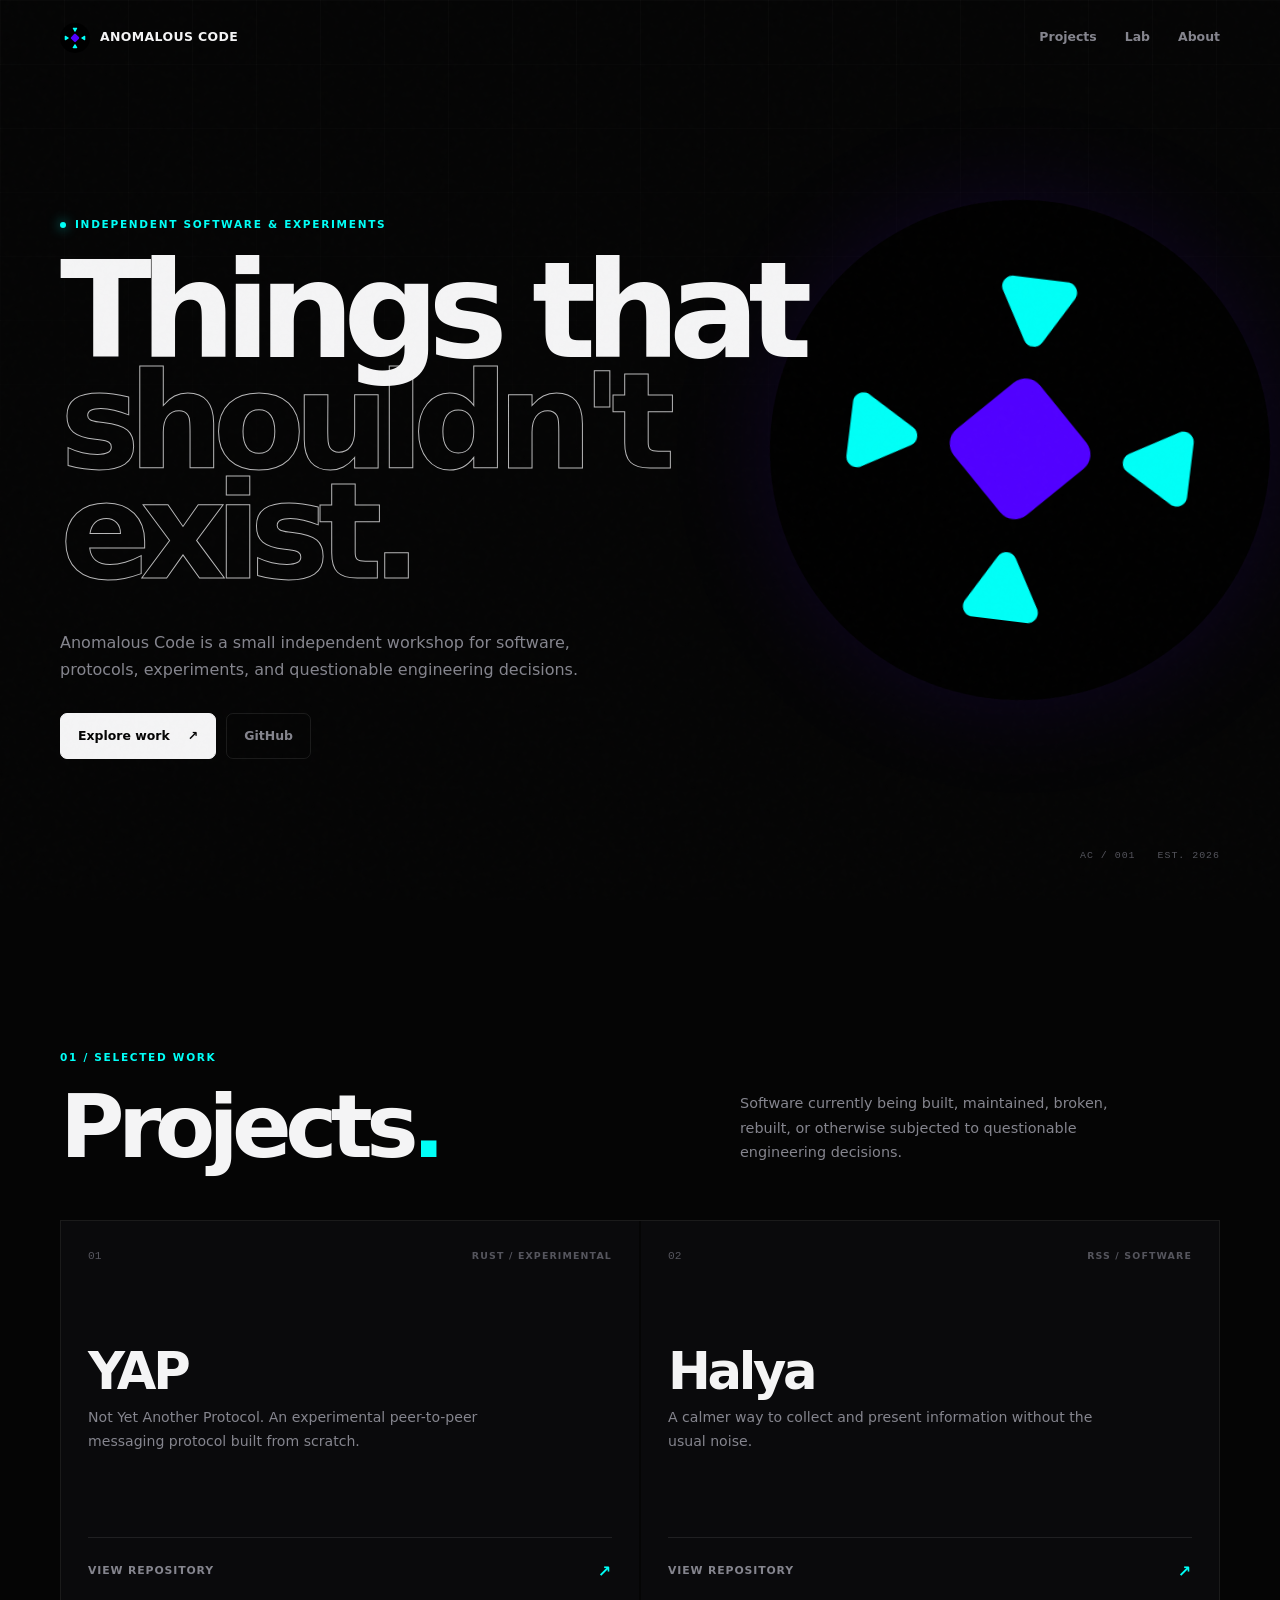
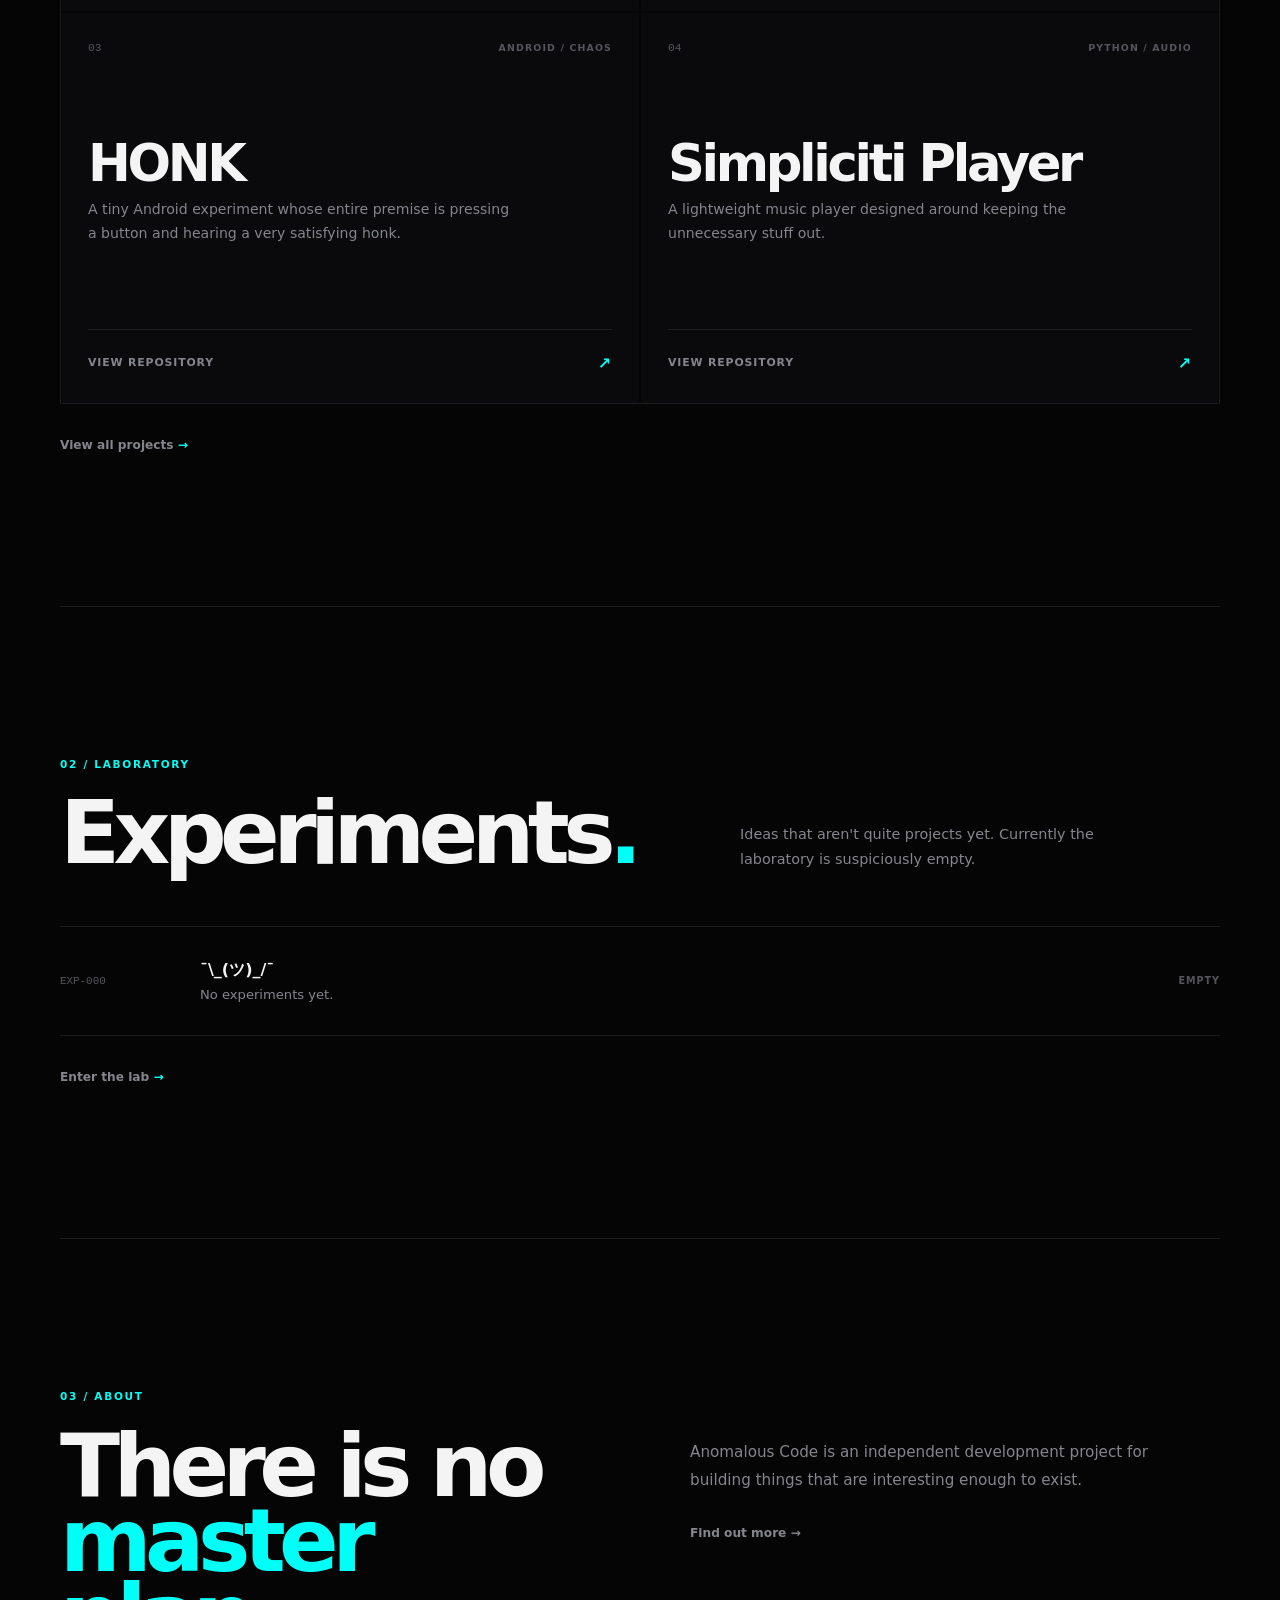
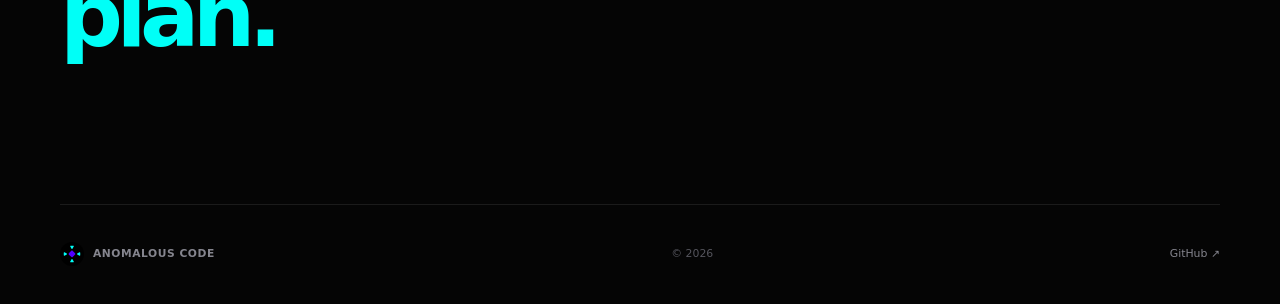
==== index.html @ 8682a912 "Make a website >:D" ====
<!DOCTYPE html>
<html lang="en">
<head>
    <meta charset="UTF-8">
    <meta name="viewport" content="width=device-width, initial-scale=1.0">

    <meta
        name="description"
        content="Anomalous Code — independent software, experiments, protocols, and things that probably shouldn't exist."
    >

    <title>Anomalous Code</title>

    <link rel="icon" type="image/svg+xml" href="assets/logo.svg">
    <link rel="stylesheet" href="style.css">

    <script src="script.js" defer></script>
</head>

<body>

    <div class="noise" aria-hidden="true"></div>

    <nav class="navbar">

        <a href="index.html" class="brand">
            <img src="assets/logo.svg" alt="" class="brand-logo">
            <span>ANOMALOUS CODE</span>
        </a>

        <div class="nav-links">
            <a href="projects.html">Projects</a>
            <a href="lab.html">Lab</a>
            <a href="about.html">About</a>
        </div>

    </nav>


    <main>

        <section class="hero">

            <div class="hero-copy">

                <div class="eyebrow">
                    <span class="status-dot"></span>
                    Independent software & experiments
                </div>

                <h1>
                    Things that<br>
                    <span>shouldn't exist.</span>
                </h1>

                <p class="hero-description">
                    Anomalous Code is a small independent workshop
                    for software, protocols, experiments, and
                    questionable engineering decisions.
                </p>

                <div class="hero-actions">

                    <a href="projects.html" class="button primary">
                        Explore work
                        <span>↗</span>
                    </a>

                    <a
                        href="https://github.com/a-n-o-m-a-l-o-u-s-c-o-d-e"
                        class="button secondary"
                        target="_blank"
                        rel="noopener noreferrer"
                    >
                        GitHub
                    </a>

                </div>

            </div>


            <div class="hero-mark" aria-hidden="true">

                <div class="hero-mark-glow"></div>

                <img
                    src="assets/logo.svg"
                    alt=""
                >

            </div>


            <div class="hero-index">
                <span>AC / 001</span>
                <span>EST. 2026</span>
            </div>

        </section>


        <section class="section">

            <div class="section-heading">

                <div>
                    <p class="eyebrow">01 / Selected work</p>

                    <h2>
                        Projects<span>.</span>
                    </h2>
                </div>

                <p>
                    Software currently being built, maintained,
                    broken, rebuilt, or otherwise subjected to
                    questionable engineering decisions.
                </p>

            </div>


            <div class="projects-grid">

                <a
                    href="https://github.com/a-n-o-m-a-l-o-u-s-c-o-d-e/yap"
                    class="project"
                    target="_blank"
                    rel="noopener noreferrer"
                >

                    <div class="project-top">
                        <span class="project-number">01</span>
                        <span class="project-tag">
                            RUST / EXPERIMENTAL
                        </span>
                    </div>

                    <div class="project-body">

                        <h3>YAP</h3>

                        <p>
                            Not Yet Another Protocol.
                            An experimental peer-to-peer messaging
                            protocol built from scratch.
                        </p>

                    </div>

                    <div class="project-bottom">
                        <span>View repository</span>
                        <span class="arrow">↗</span>
                    </div>

                </a>


                <a
                    href="https://github.com/a-n-o-m-a-l-o-u-s-c-o-d-e/Halya"
                    class="project"
                    target="_blank"
                    rel="noopener noreferrer"
                >

                    <div class="project-top">
                        <span class="project-number">02</span>
                        <span class="project-tag">
                            RSS / SOFTWARE
                        </span>
                    </div>

                    <div class="project-body">

                        <h3>Halya</h3>

                        <p>
                            A calmer way to collect and present
                            information without the usual noise.
                        </p>

                    </div>

                    <div class="project-bottom">
                        <span>View repository</span>
                        <span class="arrow">↗</span>
                    </div>

                </a>


                <a
                    href="https://github.com/a-n-o-m-a-l-o-u-s-c-o-d-e/honk"
                    class="project"
                    target="_blank"
                    rel="noopener noreferrer"
                >

                    <div class="project-top">
                        <span class="project-number">03</span>
                        <span class="project-tag">
                            ANDROID / CHAOS
                        </span>
                    </div>

                    <div class="project-body">

                        <h3>HONK</h3>

                        <p>
                            A tiny Android experiment whose entire
                            premise is pressing a button and hearing
                            a very satisfying honk.
                        </p>

                    </div>

                    <div class="project-bottom">
                        <span>View repository</span>
                        <span class="arrow">↗</span>
                    </div>

                </a>


                <a
                    href="https://github.com/a-n-o-m-a-l-o-u-s-c-o-d-e/Simpliciti_Player"
                    class="project"
                    target="_blank"
                    rel="noopener noreferrer"
                >

                    <div class="project-top">
                        <span class="project-number">04</span>
                        <span class="project-tag">
                            PYTHON / AUDIO
                        </span>
                    </div>

                    <div class="project-body">

                        <h3>Simpliciti Player</h3>

                        <p>
                            A lightweight music player designed
                            around keeping the unnecessary stuff out.
                        </p>

                    </div>

                    <div class="project-bottom">
                        <span>View repository</span>
                        <span class="arrow">↗</span>
                    </div>

                </a>

            </div>


            <div class="section-link">

                <a href="projects.html">
                    View all projects
                    <span>→</span>
                </a>

            </div>

        </section>


        <section class="section lab-preview">

            <div class="section-heading">

                <div>
                    <p class="eyebrow">02 / Laboratory</p>

                    <h2>
                        Experiments<span>.</span>
                    </h2>
                </div>

                <p>
                    Ideas that aren't quite projects yet.
                    Currently the laboratory is suspiciously empty.
                </p>

            </div>


            <div class="empty-experiment">

                <span class="experiment-id">
                    EXP-000
                </span>

                <div>
                    <h3>¯\_(ツ)_/¯</h3>

                    <p>No experiments yet.</p>
                </div>

                <span class="experiment-state">
                    Empty
                </span>

            </div>


            <div class="section-link">

                <a href="lab.html">
                    Enter the lab
                    <span>→</span>
                </a>

            </div>

        </section>


        <section class="section about-preview">

            <div>

                <p class="eyebrow">
                    03 / About
                </p>

                <h2>
                    There is no<br>
                    <span>master plan.</span>
                </h2>

            </div>


            <div class="about-preview-copy">

                <p>
                    Anomalous Code is an independent development
                    project for building things that are interesting
                    enough to exist.
                </p>

                <a href="about.html" class="text-link">
                    Find out more →
                </a>

            </div>

        </section>

    </main>


    <footer>

        <div class="footer-brand">

            <img src="assets/logo.svg" alt="">

            <span>ANOMALOUS CODE</span>

        </div>

        <span>© 2026</span>

        <a
            href="https://github.com/a-n-o-m-a-l-o-u-s-c-o-d-e"
            target="_blank"
            rel="noopener noreferrer"
        >
            GitHub ↗
        </a>

    </footer>

</body>
</html>
---- style.css ----
:root {
    --bg: #050505;
    --surface: #0a0a0c;
    --surface-2: #101014;

    --text: #f4f4f5;
    --muted: #85858e;
    --dim: #55555d;

    --border: rgba(255, 255, 255, 0.09);

    --purple: #5100ff;
    --cyan: #00fff7;

    --max-width: 1160px;
}


* {
    box-sizing: border-box;
    margin: 0;
    padding: 0;
}


html {
    scroll-behavior: smooth;
}


body {
    min-height: 100vh;

    background: var(--bg);
    color: var(--text);

    font-family:
        Inter,
        ui-sans-serif,
        system-ui,
        -apple-system,
        BlinkMacSystemFont,
        "Segoe UI",
        sans-serif;

    line-height: 1.5;

    overflow-x: hidden;
}


body::before {
    content: "";

    position: fixed;

    inset: 0;

    pointer-events: none;

    background-image:
        linear-gradient(
            rgba(255, 255, 255, 0.018) 1px,
            transparent 1px
        ),
        linear-gradient(
            90deg,
            rgba(255, 255, 255, 0.018) 1px,
            transparent 1px
        );

    background-size: 64px 64px;

    mask-image:
        linear-gradient(
            to bottom,
            black,
            transparent 70%
        );

    z-index: -2;
}


.noise {
    position: fixed;

    inset: 0;

    pointer-events: none;

    opacity: 0.025;

    background-image:
        url("data:image/svg+xml,%3Csvg viewBox='0 0 180 180' xmlns='http://www.w3.org/2000/svg'%3E%3Cfilter id='n'%3E%3CfeTurbulence type='fractalNoise' baseFrequency='.8' numOctaves='3' stitchTiles='stitch'/%3E%3C/filter%3E%3Crect width='100%25' height='100%25' filter='url(%23n)' opacity='.5'/%3E%3C/svg%3E");

    z-index: 20;
}


a {
    color: inherit;
    text-decoration: none;
}


/* NAVIGATION */

.navbar {
    position: fixed;

    top: 0;
    left: 0;
    right: 0;

    height: 76px;

    display: flex;
    align-items: center;
    justify-content: space-between;

    padding:
        0 max(
            28px,
            calc((100vw - var(--max-width)) / 2)
        );

    border-bottom: 1px solid transparent;

    z-index: 100;

    transition:
        background 0.3s ease,
        border-color 0.3s ease,
        backdrop-filter 0.3s ease;
}


.navbar.scrolled {
    background: rgba(5, 5, 5, 0.78);

    backdrop-filter: blur(20px);

    border-color: var(--border);
}


.brand {
    display: flex;
    align-items: center;

    gap: 10px;

    font-size: 0.78rem;
    font-weight: 850;

    letter-spacing: 0.03em;
}


.brand-logo {
    width: 30px;
    height: 30px;
}


.nav-links {
    display: flex;
    align-items: center;

    gap: 28px;
}


.nav-links a {
    position: relative;

    color: var(--muted);

    font-size: 0.78rem;
    font-weight: 600;

    transition: color 0.2s ease;
}


.nav-links a:hover,
.nav-links a.active {
    color: var(--text);
}


.nav-links a.active::after {
    content: "";

    position: absolute;

    left: 0;
    right: 0;
    bottom: -7px;

    height: 1px;

    background: var(--cyan);
}


/* GENERAL */

main {
    width: 100%;
}


.section {
    width: min(
        var(--max-width),
        calc(100% - 56px)
    );

    margin: 0 auto;

    padding: 150px 0;
}


.eyebrow {
    display: flex;
    align-items: center;

    gap: 9px;

    margin-bottom: 24px;

    color: var(--cyan);

    font-size: 0.66rem;
    font-weight: 800;

    letter-spacing: 0.16em;

    text-transform: uppercase;
}


.status-dot {
    width: 6px;
    height: 6px;

    border-radius: 50%;

    background: var(--cyan);

    box-shadow:
        0 0 12px rgba(0, 255, 247, 0.8);
}


.section-heading {
    display: grid;

    grid-template-columns: 1fr 0.8fr;

    gap: 80px;

    align-items: end;

    margin-bottom: 55px;
}


.section-heading h2,
.page-header h1,
.about-preview h2,
.about-page h2 {
    font-size: clamp(
        3rem,
        7vw,
        5.5rem
    );

    line-height: 0.85;

    letter-spacing: -0.075em;
}


.section-heading h2 span,
.page-header h1 span,
.about-preview h2 span {
    color: var(--cyan);
}


.section-heading > p {
    max-width: 390px;

    color: var(--muted);

    font-size: 0.9rem;

    line-height: 1.7;
}


/* HERO */

.hero {
    position: relative;

    width: min(
        var(--max-width),
        calc(100% - 56px)
    );

    min-height: 100vh;

    margin: 0 auto;

    display: flex;
    align-items: center;

    padding-top: 76px;

    isolation: isolate;
}


.hero-copy {
    position: relative;

    width: 65%;

    z-index: 2;
}


.hero h1 {
    max-width: 850px;

    font-size: clamp(
        4.5rem,
        10.5vw,
        9.2rem
    );

    line-height: 0.82;

    letter-spacing: -0.085em;

    font-weight: 900;
}


.hero h1 span {
    color: transparent;

    -webkit-text-stroke:
        1px rgba(244, 244, 245, 0.75);
}


.hero-description {
    max-width: 570px;

    margin-top: 42px;

    color: var(--muted);

    font-size: 1rem;

    line-height: 1.7;
}


.hero-actions {
    display: flex;

    gap: 10px;

    margin-top: 30px;
}


.hero-mark {
    position: absolute;

    right: -50px;
    top: 50%;

    width: min(43vw, 500px);

    aspect-ratio: 1;

    transform:
        translateY(-50%)
        rotate(7deg);

    z-index: 1;

    animation:
        float 8s ease-in-out infinite;
}


.hero-mark img {
    position: relative;

    width: 100%;
    height: 100%;

    display: block;

    filter:
        drop-shadow(
            0 0 50px
            rgba(81, 0, 255, 0.12)
        );
}


.hero-mark-glow {
    position: absolute;

    inset: 18%;

    border-radius: 50%;

    background:
        radial-gradient(
            circle,
            rgba(81, 0, 255, 0.13),
            transparent 68%
        );

    filter: blur(35px);

    z-index: -1;
}


@keyframes float {

    0%,
    100% {
        transform:
            translateY(-50%)
            rotate(7deg);
    }

    50% {
        transform:
            translateY(calc(-50% - 13px))
            rotate(11deg);
    }
}


.hero-index {
    position: absolute;

    right: 0;
    bottom: 36px;

    display: flex;

    gap: 22px;

    color: var(--dim);

    font-family: monospace;

    font-size: 0.62rem;

    letter-spacing: 0.1em;
}


/* BUTTONS */

.button {
    height: 46px;

    display: inline-flex;
    align-items: center;
    justify-content: center;

    gap: 18px;

    padding: 0 17px;

    border: 1px solid var(--border);

    border-radius: 7px;

    font-size: 0.78rem;

    font-weight: 750;

    transition:
        transform 0.25s ease,
        background 0.25s ease,
        border-color 0.25s ease;
}


.button:hover {
    transform: translateY(-2px);

    border-color:
        rgba(255, 255, 255, 0.2);
}


.button.primary {
    background: var(--text);

    color: var(--bg);

    border-color: var(--text);
}


.button.primary:hover {
    background: white;
}


.button.secondary {
    color: var(--muted);
}


.button.secondary:hover {
    color: var(--text);

    background: var(--surface-2);
}


/* PROJECT CARDS */

.projects-grid,
.projects-page {
    display: grid;

    grid-template-columns:
        repeat(2, minmax(0, 1fr));

    gap: 2px;

    border: 1px solid var(--border);
}


.project {
    min-height: 390px;

    position: relative;

    display: flex;

    flex-direction: column;

    padding: 27px;

    background: var(--surface);

    overflow: hidden;

    transition:
        background 0.3s ease;
}


.project::before {
    content: "";

    position: absolute;

    inset: 0;

    background:
        radial-gradient(
            circle at 100% 0%,
            rgba(81, 0, 255, 0.12),
            transparent 35%
        );

    opacity: 0;

    transition:
        opacity 0.35s ease;
}


.project:hover {
    background: var(--surface-2);
}


.project:hover::before {
    opacity: 1;
}


.project-top,
.project-bottom {
    position: relative;

    display: flex;

    align-items: center;

    justify-content: space-between;
}


.project-number {
    color: var(--dim);

    font-family: monospace;

    font-size: 0.7rem;
}


.project-tag {
    color: var(--dim);

    font-size: 0.59rem;

    font-weight: 750;

    letter-spacing: 0.12em;
}


.project-body {
    position: relative;

    margin-top: auto;
    margin-bottom: auto;

    max-width: 430px;
}


.project h3,
.project-large h2 {
    margin-bottom: 12px;

    font-size: clamp(
        2rem,
        4vw,
        3.3rem
    );

    line-height: 0.9;

    letter-spacing: -0.065em;
}


.project p {
    color: var(--muted);

    font-size: 0.88rem;

    line-height: 1.7;
}


.project-bottom {
    position: relative;

    padding-top: 22px;

    border-top: 1px solid var(--border);

    color: var(--muted);

    font-size: 0.68rem;

    font-weight: 700;

    text-transform: uppercase;

    letter-spacing: 0.08em;
}


.arrow {
    color: var(--cyan);

    font-size: 1rem;

    transition:
        transform 0.25s ease;
}


.project:hover .arrow {
    transform:
        translate(3px, -3px);
}


.section-link {
    margin-top: 28px;
}


.section-link a,
.text-link {
    color: var(--muted);

    font-size: 0.76rem;

    font-weight: 700;

    transition:
        color 0.2s ease;
}


.section-link a:hover,
.text-link:hover {
    color: var(--cyan);
}


.section-link span {
    color: var(--cyan);
}


/* LAB */

.lab-preview {
    border-top: 1px solid var(--border);
    border-bottom: 1px solid var(--border);
}


.empty-experiment,
.experiment {
    display: grid;

    grid-template-columns:
        110px
        1fr
        90px;

    gap: 30px;

    align-items: center;

    min-height: 110px;

    border-top: 1px solid var(--border);

    border-bottom: 1px solid var(--border);
}


.experiment-id {
    color: var(--dim);

    font-family: monospace;

    font-size: 0.68rem;
}


.empty-experiment h3 {
    margin-bottom: 3px;

    font-size: 1rem;
}


.empty-experiment p {
    color: var(--muted);

    font-size: 0.82rem;
}


.experiment-state {
    color: var(--dim);

    font-size: 0.6rem;

    font-weight: 750;

    letter-spacing: 0.1em;

    text-align: right;

    text-transform: uppercase;
}


.lab-notice {
    display: flex;

    align-items: center;

    gap: 45px;

    padding: 70px 0;

    border-top: 1px solid var(--border);

    border-bottom: 1px solid var(--border);
}


.lab-notice-symbol {
    color: var(--cyan);

    font-family: monospace;

    font-size: clamp(
        2rem,
        5vw,
        4rem
    );
}


.lab-notice h2 {
    margin-bottom: 8px;

    font-size: 2rem;

    letter-spacing: -0.05em;
}


.lab-notice p {
    color: var(--muted);
}


/* PAGE HEADER */

.page-header {
    width: min(
        var(--max-width),
        calc(100% - 56px)
    );

    margin: 0 auto;

    padding:
        210px 0 120px;
}


.page-header h1 {
    font-size: clamp(
        4rem,
        10vw,
        8rem
    );
}


.page-header > p:last-child {
    max-width: 520px;

    margin-top: 35px;

    color: var(--muted);

    font-size: 1rem;

    line-height: 1.7;
}


/* PROJECTS PAGE */

.projects-page {
    width: min(
        var(--max-width),
        calc(100% - 56px)
    );

    margin: 0 auto 150px;
}


.project-large {
    min-height: 480px;
}


.project-large h2 {
    font-size: clamp(
        2.5rem,
        5vw,
        4.5rem
    );
}


/* LAB PAGE */

.lab-page {
    width: min(
        var(--max-width),
        calc(100% - 56px)
    );

    margin: 0 auto 150px;
}


.lab-page .experiment-list {
    margin-top: 50px;
}


/* ABOUT */

.about-preview {
    display: grid;

    grid-template-columns:
        1fr
        1fr;

    gap: 100px;
}


.about-preview-copy {
    padding-top: 50px;

    color: var(--muted);

    font-size: 0.95rem;

    line-height: 1.8;
}


.about-preview-copy p {
    max-width: 470px;

    margin-bottom: 25px;
}


.about-page {
    width: min(
        var(--max-width),
        calc(100% - 56px)
    );

    margin: 0 auto 150px;

    display: grid;

    grid-template-columns:
        1fr
        1fr;

    gap: 100px;
}


.about-main {
    max-width: 620px;

    color: var(--muted);

    font-size: 1rem;

    line-height: 1.85;
}


.about-main p + p {
    margin-top: 24px;
}


.about-lead {
    color: var(--text);

    font-size: 1.25rem;

    line-height: 1.6;
}


.principles {
    display: grid;

    align-self: start;

    border-top: 1px solid var(--border);
}


.principles div {
    display: flex;

    align-items: center;

    justify-content: space-between;

    padding: 20px 0;

    border-bottom: 1px solid var(--border);
}


.principles strong {
    color: var(--cyan);

    font-family: monospace;

    font-size: 0.65rem;
}


.principles span {
    color: var(--text);

    font-size: 0.8rem;

    font-weight: 650;
}


/* ABOUT STATUS */

.about-footer-section {
    width: min(
        var(--max-width),
        calc(100% - 56px)
    );

    margin: 0 auto 150px;
}


.status-panel {
    display: grid;

    grid-template-columns:
        repeat(3, 1fr);

    border-top: 1px solid var(--border);

    border-bottom: 1px solid var(--border);
}


.status-panel > div {
    display: flex;

    flex-direction: column;

    gap: 9px;

    padding: 30px;

    border-right: 1px solid var(--border);
}


.status-panel > div:last-child {
    border-right: none;
}


.status-label {
    color: var(--dim);

    font-family: monospace;

    font-size: 0.6rem;

    letter-spacing: 0.1em;
}


.status-panel strong {
    font-size: 1rem;
}


.status-panel .cyan {
    color: var(--cyan);
}


/* FOOTER */

footer {
    width: min(
        var(--max-width),
        calc(100% - 56px)
    );

    min-height: 100px;

    margin: 0 auto;

    display: flex;

    align-items: center;

    justify-content: space-between;

    gap: 20px;

    border-top: 1px solid var(--border);

    color: var(--dim);

    font-size: 0.68rem;
}


.footer-brand {
    display: flex;

    align-items: center;

    gap: 9px;

    color: var(--muted);

    font-size: 0.67rem;

    font-weight: 750;

    letter-spacing: 0.05em;
}


.footer-brand img {
    width: 24px;
    height: 24px;
}


footer a {
    color: var(--muted);

    transition:
        color 0.2s ease;
}


footer a:hover {
    color: var(--cyan);
}


/* MOBILE */

@media (max-width: 850px) {

    .navbar {
        padding: 0 20px;
    }


    .hero,
    .section,
    .page-header,
    .projects-page,
    .lab-page,
    .about-page,
    .about-footer-section,
    footer {
        width: min(
            var(--max-width),
            calc(100% - 36px)
        );
    }


    .hero-copy {
        width: 100%;
    }


    .hero-mark {
        width: 300px;

        right: -110px;

        opacity: 0.32;
    }


    .section-heading {
        grid-template-columns: 1fr;

        gap: 25px;
    }


    .about-preview,
    .about-page {
        grid-template-columns: 1fr;

        gap: 45px;
    }


    .about-preview-copy {
        padding-top: 0;
    }

}


@media (max-width: 600px) {

    .nav-links {
        gap: 15px;
    }


    .brand span {
        display: none;
    }


    .hero {
        min-height: 90vh;
    }


    .hero h1 {
        font-size: clamp(
            4rem,
            17vw,
            6rem
        );
    }


    .hero-description {
        margin-top: 32px;
    }


    .hero-actions {
        flex-direction: column;

        align-items: stretch;

        max-width: 230px;
    }


    .hero-mark {
        width: 250px;

        top: 25%;

        right: -100px;
    }


    .hero-index {
        bottom: 22px;
    }


    .projects-grid,
    .projects-page {
        grid-template-columns: 1fr;
    }


    .project {
        min-height: 340px;
    }


    .project-large {
        min-height: 380px;
    }


    .empty-experiment,
    .experiment {
        grid-template-columns:
            65px
            1fr;
    }


    .experiment-state {
        display: none;
    }


    .lab-notice {
        flex-direction: column;

        align-items: flex-start;

        gap: 20px;

        padding: 50px 0;
    }


    .status-panel {
        grid-template-columns: 1fr;
    }


    .status-panel > div {
        border-right: none;

        border-bottom: 1px solid var(--border);
    }


    .status-panel > div:last-child {
        border-bottom: none;
    }


    footer {
        flex-wrap: wrap;

        padding: 30px 0;
    }

}


@media (prefers-reduced-motion: reduce) {

    html {
        scroll-behavior: auto;
    }


    *,
    *::before,
    *::after {
        animation-duration: 0.01ms !important;
        animation-iteration-count: 1 !important;
        transition-duration: 0.01ms !important;
    }

}
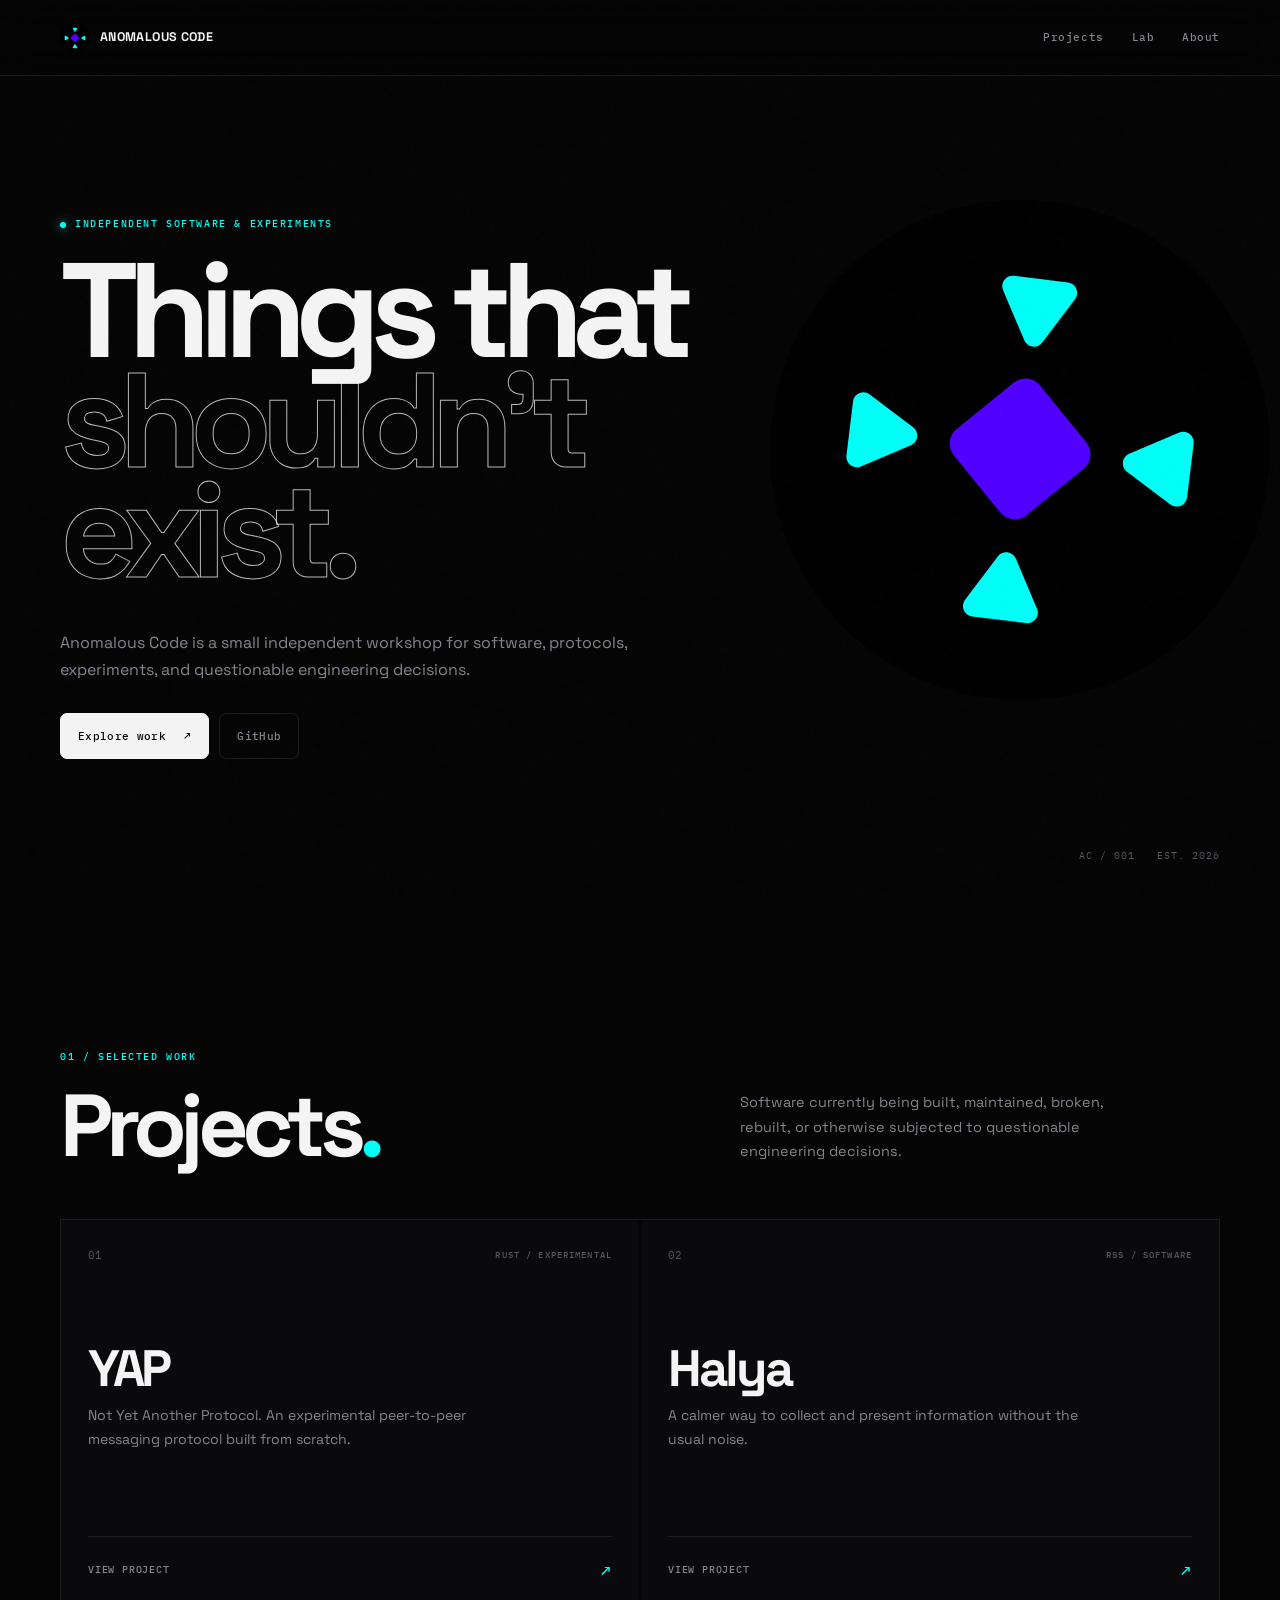
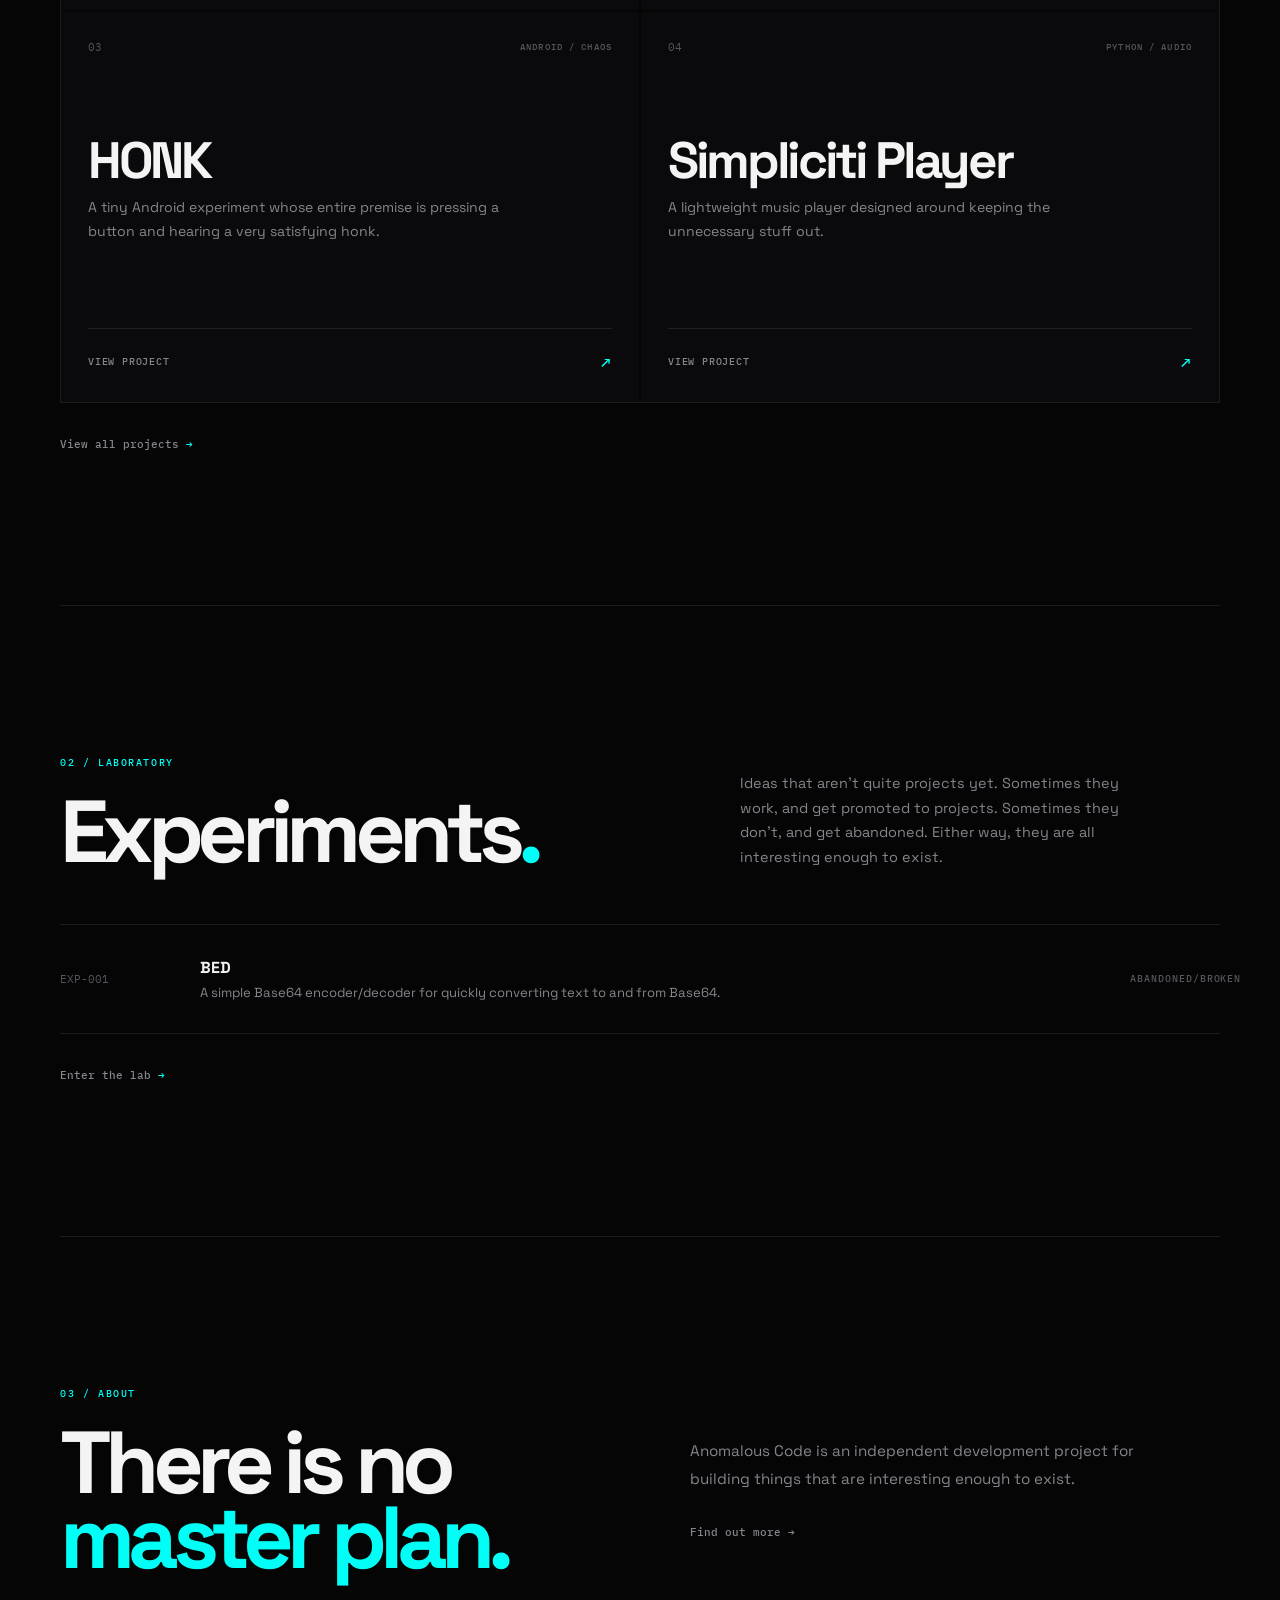
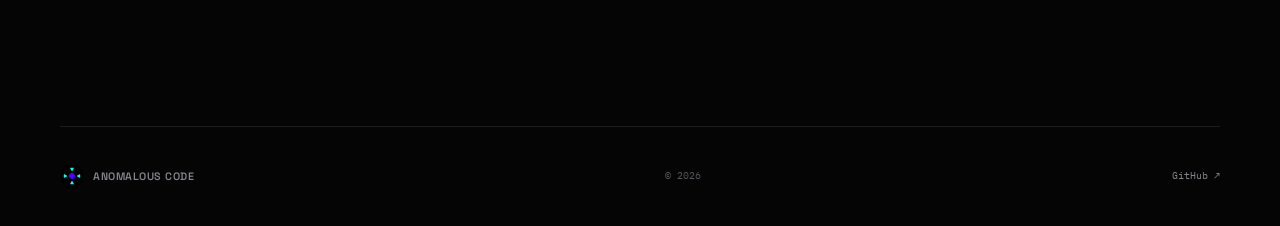
==== commit dc4f45c8: "Added project pages and added an experiment. Also did general shit." ====
--- a/index.html
+++ b/index.html
@@ -1,8 +1,13 @@
 <!DOCTYPE html>
 <html lang="en">
 <head>
+
     <meta charset="UTF-8">
-    <meta name="viewport" content="width=device-width, initial-scale=1.0">
+
+    <meta
+        name="viewport"
+        content="width=device-width, initial-scale=1.0"
+    >
 
     <meta
         name="description"
@@ -11,27 +16,64 @@
 
     <title>Anomalous Code</title>
 
-    <link rel="icon" type="image/svg+xml" href="assets/logo.svg">
-    <link rel="stylesheet" href="style.css">
-
-    <script src="script.js" defer></script>
+    <link
+        rel="icon"
+        type="image/svg+xml"
+        href="assets/logo.svg"
+    >
+
+    <link
+        rel="stylesheet"
+        href="style.css"
+    >
+
+    <script
+        src="script.js"
+        defer
+    ></script>
+
 </head>
 
 <body>
 
-    <div class="noise" aria-hidden="true"></div>
+    <div
+        class="noise"
+        aria-hidden="true"
+    ></div>
+
 
     <nav class="navbar">
 
-        <a href="index.html" class="brand">
-            <img src="assets/logo.svg" alt="" class="brand-logo">
+        <a
+            href="index.html"
+            class="brand"
+        >
+
+            <img
+                src="assets/logo.svg"
+                alt=""
+                class="brand-logo"
+            >
+
             <span>ANOMALOUS CODE</span>
+
         </a>
 
+
         <div class="nav-links">
-            <a href="projects.html">Projects</a>
-            <a href="lab.html">Lab</a>
-            <a href="about.html">About</a>
+
+            <a href="projects.html">
+                Projects
+            </a>
+
+            <a href="lab.html">
+                Lab
+            </a>
+
+            <a href="about.html">
+                About
+            </a>
+
         </div>
 
     </nav>
@@ -44,27 +86,44 @@
             <div class="hero-copy">
 
                 <div class="eyebrow">
+
                     <span class="status-dot"></span>
+
                     Independent software & experiments
+
                 </div>
 
+
                 <h1>
+
                     Things that<br>
-                    <span>shouldn't exist.</span>
+
+                    <span>
+                        shouldn't exist.
+                    </span>
+
                 </h1>
 
+
                 <p class="hero-description">
+
                     Anomalous Code is a small independent workshop
                     for software, protocols, experiments, and
                     questionable engineering decisions.
+
                 </p>
 
+
                 <div class="hero-actions">
 
-                    <a href="projects.html" class="button primary">
+                    <a
+                        href="projects.html"
+                        class="button primary"
+                    >
                         Explore work
                         <span>↗</span>
                     </a>
+
 
                     <a
                         href="https://github.com/a-n-o-m-a-l-o-u-s-c-o-d-e"
@@ -80,9 +139,13 @@
             </div>
 
 
-            <div class="hero-mark" aria-hidden="true">
+            <div
+                class="hero-mark"
+                aria-hidden="true"
+            >
 
                 <div class="hero-mark-glow"></div>
+
 
                 <img
                     src="assets/logo.svg"
@@ -93,8 +156,15 @@
 
 
             <div class="hero-index">
-                <span>AC / 001</span>
-                <span>EST. 2026</span>
+
+                <span>
+                    AC / 001
+                </span>
+
+                <span>
+                    EST. 2026
+                </span>
+
             </div>
 
         </section>
@@ -105,17 +175,24 @@
             <div class="section-heading">
 
                 <div>
-                    <p class="eyebrow">01 / Selected work</p>
+
+                    <p class="eyebrow">
+                        01 / Selected work
+                    </p>
 
                     <h2>
                         Projects<span>.</span>
                     </h2>
+
                 </div>
 
+
                 <p>
+
                     Software currently being built, maintained,
                     broken, rebuilt, or otherwise subjected to
                     questionable engineering decisions.
+
                 </p>
 
             </div>
@@ -123,138 +200,204 @@
 
             <div class="projects-grid">
 
+
                 <a
-                    href="https://github.com/a-n-o-m-a-l-o-u-s-c-o-d-e/yap"
+                    href="yap.html"
                     class="project"
-                    target="_blank"
-                    rel="noopener noreferrer"
                 >
 
                     <div class="project-top">
-                        <span class="project-number">01</span>
+
+                        <span class="project-number">
+                            01
+                        </span>
+
                         <span class="project-tag">
                             RUST / EXPERIMENTAL
                         </span>
-                    </div>
+
+                    </div>
+
 
                     <div class="project-body">
 
-                        <h3>YAP</h3>
+                        <h3>
+                            YAP
+                        </h3>
 
                         <p>
+
                             Not Yet Another Protocol.
                             An experimental peer-to-peer messaging
                             protocol built from scratch.
+
                         </p>
 
                     </div>
 
+
                     <div class="project-bottom">
-                        <span>View repository</span>
-                        <span class="arrow">↗</span>
+
+                        <span>
+                            View project
+                        </span>
+
+                        <span class="arrow">
+                            ↗
+                        </span>
+
                     </div>
 
                 </a>
 
 
                 <a
-                    href="https://github.com/a-n-o-m-a-l-o-u-s-c-o-d-e/Halya"
+                    href="halya.html"
                     class="project"
-                    target="_blank"
-                    rel="noopener noreferrer"
                 >
 
                     <div class="project-top">
-                        <span class="project-number">02</span>
+
+                        <span class="project-number">
+                            02
+                        </span>
+
                         <span class="project-tag">
                             RSS / SOFTWARE
                         </span>
-                    </div>
+
+                    </div>
+
 
                     <div class="project-body">
 
-                        <h3>Halya</h3>
+                        <h3>
+                            Halya
+                        </h3>
 
                         <p>
+
                             A calmer way to collect and present
                             information without the usual noise.
+
                         </p>
 
                     </div>
 
+
                     <div class="project-bottom">
-                        <span>View repository</span>
-                        <span class="arrow">↗</span>
+
+                        <span>
+                            View project
+                        </span>
+
+                        <span class="arrow">
+                            ↗
+                        </span>
+
                     </div>
 
                 </a>
 
 
                 <a
-                    href="https://github.com/a-n-o-m-a-l-o-u-s-c-o-d-e/honk"
+                    href="honk.html"
                     class="project"
-                    target="_blank"
-                    rel="noopener noreferrer"
                 >
 
                     <div class="project-top">
-                        <span class="project-number">03</span>
+
+                        <span class="project-number">
+                            03
+                        </span>
+
                         <span class="project-tag">
                             ANDROID / CHAOS
                         </span>
-                    </div>
+
+                    </div>
+
 
                     <div class="project-body">
 
-                        <h3>HONK</h3>
+                        <h3>
+                            HONK
+                        </h3>
 
                         <p>
+
                             A tiny Android experiment whose entire
                             premise is pressing a button and hearing
                             a very satisfying honk.
+
                         </p>
 
                     </div>
 
+
                     <div class="project-bottom">
-                        <span>View repository</span>
-                        <span class="arrow">↗</span>
+
+                        <span>
+                            View project
+                        </span>
+
+                        <span class="arrow">
+                            ↗
+                        </span>
+
                     </div>
 
                 </a>
 
 
                 <a
-                    href="https://github.com/a-n-o-m-a-l-o-u-s-c-o-d-e/Simpliciti_Player"
+                    href="simpliciti.html"
                     class="project"
-                    target="_blank"
-                    rel="noopener noreferrer"
                 >
 
                     <div class="project-top">
-                        <span class="project-number">04</span>
+
+                        <span class="project-number">
+                            04
+                        </span>
+
                         <span class="project-tag">
                             PYTHON / AUDIO
                         </span>
-                    </div>
+
+                    </div>
+
 
                     <div class="project-body">
 
-                        <h3>Simpliciti Player</h3>
+                        <h3>
+                            Simpliciti Player
+                        </h3>
 
                         <p>
+
                             A lightweight music player designed
                             around keeping the unnecessary stuff out.
+
                         </p>
 
                     </div>
 
+
                     <div class="project-bottom">
-                        <span>View repository</span>
-                        <span class="arrow">↗</span>
-                    </div>
-
-                </a>
+
+                        <span>
+                            View project
+                        </span>
+
+                        <span class="arrow">
+                            ↗
+                        </span>
+
+                    </div>
+
+                </a>
+
 
             </div>
 
@@ -262,8 +405,13 @@
             <div class="section-link">
 
                 <a href="projects.html">
+
                     View all projects
-                    <span>→</span>
+
+                    <span>
+                        →
+                    </span>
+
                 </a>
 
             </div>
@@ -276,16 +424,25 @@
             <div class="section-heading">
 
                 <div>
-                    <p class="eyebrow">02 / Laboratory</p>
+
+                    <p class="eyebrow">
+                        02 / Laboratory
+                    </p>
 
                     <h2>
                         Experiments<span>.</span>
                     </h2>
+
                 </div>
 
+
                 <p>
+
                     Ideas that aren't quite projects yet.
-                    Currently the laboratory is suspiciously empty.
+                    Sometimes they work, and get promoted to projects.
+                    Sometimes they don't, and get abandoned.
+                    Either way, they are all interesting enough to exist.
+
                 </p>
 
             </div>
@@ -294,17 +451,25 @@
             <div class="empty-experiment">
 
                 <span class="experiment-id">
-                    EXP-000
+                    EXP-001
                 </span>
 
+
                 <div>
-                    <h3>¯\_(ツ)_/¯</h3>
-
-                    <p>No experiments yet.</p>
+
+                    <h3>
+                        BED
+                    </h3>
+
+                    <p>
+                        A simple Base64 encoder/decoder for quickly converting text to and from Base64.
+                    </p>
+
                 </div>
 
+
                 <span class="experiment-state">
-                    Empty
+                    ABANDONED/BROKEN
                 </span>
 
             </div>
@@ -313,8 +478,13 @@
             <div class="section-link">
 
                 <a href="lab.html">
+
                     Enter the lab
-                    <span>→</span>
+
+                    <span>
+                        →
+                    </span>
+
                 </a>
 
             </div>
@@ -330,9 +500,15 @@
                     03 / About
                 </p>
 
+
                 <h2>
+
                     There is no<br>
-                    <span>master plan.</span>
+
+                    <span>
+                        master plan.
+                    </span>
+
                 </h2>
 
             </div>
@@ -341,12 +517,18 @@
             <div class="about-preview-copy">
 
                 <p>
+
                     Anomalous Code is an independent development
                     project for building things that are interesting
                     enough to exist.
+
                 </p>
 
-                <a href="about.html" class="text-link">
+
+                <a
+                    href="about.html"
+                    class="text-link"
+                >
                     Find out more →
                 </a>
 
@@ -361,13 +543,22 @@
 
         <div class="footer-brand">
 
-            <img src="assets/logo.svg" alt="">
-
-            <span>ANOMALOUS CODE</span>
+            <img
+                src="assets/logo.svg"
+                alt=""
+            >
+
+            <span>
+                ANOMALOUS CODE
+            </span>
 
         </div>
 
-        <span>© 2026</span>
+
+        <span>
+            © 2026
+        </span>
+
 
         <a
             href="https://github.com/a-n-o-m-a-l-o-u-s-c-o-d-e"
@@ -380,4 +571,5 @@
     </footer>
 
 </body>
+
 </html>
--- a/style.css
+++ b/style.css
@@ -1,4 +1,12 @@
+@import url("https://fonts.googleapis.com/css2?family=IBM+Plex+Mono:wght@400;500;600&family=Space+Grotesk:wght@400;500;600;700&display=swap");
+
+
+/* =========================================================
+   ANOMALOUS CODE
+   ========================================================= */
+
 :root {
+
     --bg: #050505;
     --surface: #0a0a0c;
     --surface-2: #101014;
@@ -13,28 +21,9 @@
     --cyan: #00fff7;
 
     --max-width: 1160px;
-}
-
-
-* {
-    box-sizing: border-box;
-    margin: 0;
-    padding: 0;
-}
-
-
-html {
-    scroll-behavior: smooth;
-}
-
-
-body {
-    min-height: 100vh;
-
-    background: var(--bg);
-    color: var(--text);
-
-    font-family:
+
+    --font-main:
+        "Space Grotesk",
         Inter,
         ui-sans-serif,
         system-ui,
@@ -43,9 +32,43 @@
         "Segoe UI",
         sans-serif;
 
+    --font-mono:
+        "IBM Plex Mono",
+        "SFMono-Regular",
+        Consolas,
+        "Liberation Mono",
+        monospace;
+}
+
+
+* {
+    box-sizing: border-box;
+    margin: 0;
+    padding: 0;
+}
+
+
+html {
+    scroll-behavior: smooth;
+    background: var(--bg);
+}
+
+
+body {
+    min-height: 100vh;
+    width: 100%;
+    max-width: 100%;
+
+    background: var(--bg);
+    color: var(--text);
+
+    font-family: var(--font-main);
     line-height: 1.5;
 
     overflow-x: hidden;
+
+    -webkit-font-smoothing: antialiased;
+    text-rendering: optimizeLegibility;
 }
 
 
@@ -53,7 +76,6 @@
     content: "";
 
     position: fixed;
-
     inset: 0;
 
     pointer-events: none;
@@ -78,13 +100,19 @@
             transparent 70%
         );
 
+    -webkit-mask-image:
+        linear-gradient(
+            to bottom,
+            black,
+            transparent 70%
+        );
+
     z-index: -2;
 }
 
 
 .noise {
     position: fixed;
-
     inset: 0;
 
     pointer-events: none;
@@ -104,14 +132,20 @@
 }
 
 
-/* NAVIGATION */
+/* =========================================================
+   NAVIGATION
+   ========================================================= */
 
 .navbar {
+
     position: fixed;
 
     top: 0;
     left: 0;
     right: 0;
+
+    width: 100%;
+    max-width: 100vw;
 
     height: 76px;
 
@@ -125,9 +159,16 @@
             calc((100vw - var(--max-width)) / 2)
         );
 
-    border-bottom: 1px solid transparent;
+    background: rgba(5, 5, 5, 0.78);
+
+    backdrop-filter: blur(20px);
+    -webkit-backdrop-filter: blur(20px);
+
+    border-bottom: 1px solid var(--border);
 
     z-index: 100;
+
+    overflow: hidden;
 
     transition:
         background 0.3s ease,
@@ -137,66 +178,100 @@
 
 
 .navbar.scrolled {
+
     background: rgba(5, 5, 5, 0.78);
 
     backdrop-filter: blur(20px);
+    -webkit-backdrop-filter: blur(20px);
 
     border-color: var(--border);
 }
 
 
-.brand {
+.brand,
+.nav-brand {
+
     display: flex;
     align-items: center;
 
     gap: 10px;
 
+    min-width: 0;
+    flex-shrink: 0;
+
     font-size: 0.78rem;
-    font-weight: 850;
+    font-weight: 700;
 
     letter-spacing: 0.03em;
 }
 
 
 .brand-logo {
+
     width: 30px;
     height: 30px;
 }
 
 
+.nav-brand img {
+
+    width: 30px;
+    height: 30px;
+
+    display: block;
+    flex-shrink: 0;
+}
+
+
 .nav-links {
+
     display: flex;
     align-items: center;
+    justify-content: flex-end;
 
     gap: 28px;
+
+    min-width: 0;
+    flex-shrink: 1;
 }
 
 
 .nav-links a {
+
     position: relative;
 
     color: var(--muted);
 
-    font-size: 0.78rem;
-    font-weight: 600;
-
-    transition: color 0.2s ease;
+    font-family: var(--font-mono);
+
+    font-size: 0.68rem;
+    font-weight: 500;
+
+    letter-spacing: 0.05em;
+
+    white-space: nowrap;
+
+    transition:
+        color 0.2s ease;
 }
 
 
 .nav-links a:hover,
 .nav-links a.active {
+
     color: var(--text);
 }
 
 
 .nav-links a.active::after {
+
     content: "";
 
     position: absolute;
 
     left: 0;
     right: 0;
+
     bottom: -7px;
 
     height: 1px;
@@ -205,14 +280,19 @@
 }
 
 
-/* GENERAL */
+/* =========================================================
+   GENERAL
+   ========================================================= */
 
 main {
+
     width: 100%;
+    max-width: 100%;
 }
 
 
 .section {
+
     width: min(
         var(--max-width),
         calc(100% - 56px)
@@ -225,6 +305,7 @@
 
 
 .eyebrow {
+
     display: flex;
     align-items: center;
 
@@ -234,8 +315,10 @@
 
     color: var(--cyan);
 
-    font-size: 0.66rem;
-    font-weight: 800;
+    font-family: var(--font-mono);
+
+    font-size: 0.62rem;
+    font-weight: 500;
 
     letter-spacing: 0.16em;
 
@@ -244,9 +327,12 @@
 
 
 .status-dot {
+
     width: 6px;
     height: 6px;
 
+    flex-shrink: 0;
+
     border-radius: 50%;
 
     background: var(--cyan);
@@ -257,9 +343,12 @@
 
 
 .section-heading {
+
     display: grid;
 
-    grid-template-columns: 1fr 0.8fr;
+    grid-template-columns:
+        1fr
+        0.8fr;
 
     gap: 80px;
 
@@ -273,6 +362,7 @@
 .page-header h1,
 .about-preview h2,
 .about-page h2 {
+
     font-size: clamp(
         3rem,
         7vw,
@@ -288,11 +378,13 @@
 .section-heading h2 span,
 .page-header h1 span,
 .about-preview h2 span {
+
     color: var(--cyan);
 }
 
 
 .section-heading > p {
+
     max-width: 390px;
 
     color: var(--muted);
@@ -303,9 +395,12 @@
 }
 
 
-/* HERO */
+/* =========================================================
+   HERO
+   ========================================================= */
 
 .hero {
+
     position: relative;
 
     width: min(
@@ -327,6 +422,7 @@
 
 
 .hero-copy {
+
     position: relative;
 
     width: 65%;
@@ -336,6 +432,7 @@
 
 
 .hero h1 {
+
     max-width: 850px;
 
     font-size: clamp(
@@ -348,11 +445,12 @@
 
     letter-spacing: -0.085em;
 
-    font-weight: 900;
+    font-weight: 700;
 }
 
 
 .hero h1 span {
+
     color: transparent;
 
     -webkit-text-stroke:
@@ -361,6 +459,7 @@
 
 
 .hero-description {
+
     max-width: 570px;
 
     margin-top: 42px;
@@ -374,6 +473,7 @@
 
 
 .hero-actions {
+
     display: flex;
 
     gap: 10px;
@@ -383,9 +483,11 @@
 
 
 .hero-mark {
+
     position: absolute;
 
     right: -50px;
+
     top: 50%;
 
     width: min(43vw, 500px);
@@ -397,66 +499,27 @@
         rotate(7deg);
 
     z-index: 1;
-
-    animation:
-        float 8s ease-in-out infinite;
 }
 
 
 .hero-mark img {
+
     position: relative;
 
     width: 100%;
     height: 100%;
 
     display: block;
-
-    filter:
-        drop-shadow(
-            0 0 50px
-            rgba(81, 0, 255, 0.12)
-        );
 }
 
 
 .hero-mark-glow {
-    position: absolute;
-
-    inset: 18%;
-
-    border-radius: 50%;
-
-    background:
-        radial-gradient(
-            circle,
-            rgba(81, 0, 255, 0.13),
-            transparent 68%
-        );
-
-    filter: blur(35px);
-
-    z-index: -1;
-}
-
-
-@keyframes float {
-
-    0%,
-    100% {
-        transform:
-            translateY(-50%)
-            rotate(7deg);
-    }
-
-    50% {
-        transform:
-            translateY(calc(-50% - 13px))
-            rotate(11deg);
-    }
+    display: none;
 }
 
 
 .hero-index {
+
     position: absolute;
 
     right: 0;
@@ -468,7 +531,7 @@
 
     color: var(--dim);
 
-    font-family: monospace;
+    font-family: var(--font-mono);
 
     font-size: 0.62rem;
 
@@ -476,9 +539,12 @@
 }
 
 
-/* BUTTONS */
+/* =========================================================
+   BUTTONS
+   ========================================================= */
 
 .button {
+
     height: 46px;
 
     display: inline-flex;
@@ -493,9 +559,12 @@
 
     border-radius: 7px;
 
-    font-size: 0.78rem;
-
-    font-weight: 750;
+    font-family: var(--font-mono);
+
+    font-size: 0.68rem;
+    font-weight: 500;
+
+    letter-spacing: 0.03em;
 
     transition:
         transform 0.25s ease,
@@ -505,6 +574,7 @@
 
 
 .button:hover {
+
     transform: translateY(-2px);
 
     border-color:
@@ -513,6 +583,7 @@
 
 
 .button.primary {
+
     background: var(--text);
 
     color: var(--bg);
@@ -522,26 +593,32 @@
 
 
 .button.primary:hover {
+
     background: white;
 }
 
 
 .button.secondary {
+
     color: var(--muted);
 }
 
 
 .button.secondary:hover {
+
     color: var(--text);
 
     background: var(--surface-2);
 }
 
 
-/* PROJECT CARDS */
+/* =========================================================
+   PROJECT CARDS
+   ========================================================= */
 
 .projects-grid,
 .projects-page {
+
     display: grid;
 
     grid-template-columns:
@@ -554,12 +631,12 @@
 
 
 .project {
+
     min-height: 390px;
 
     position: relative;
 
     display: flex;
-
     flex-direction: column;
 
     padding: 27px;
@@ -574,6 +651,7 @@
 
 
 .project::before {
+
     content: "";
 
     position: absolute;
@@ -595,48 +673,53 @@
 
 
 .project:hover {
+
     background: var(--surface-2);
 }
 
 
 .project:hover::before {
+
     opacity: 1;
 }
 
 
 .project-top,
 .project-bottom {
+
     position: relative;
 
     display: flex;
-
     align-items: center;
-
     justify-content: space-between;
 }
 
 
 .project-number {
+
     color: var(--dim);
 
-    font-family: monospace;
-
-    font-size: 0.7rem;
+    font-family: var(--font-mono);
+
+    font-size: 0.68rem;
 }
 
 
 .project-tag {
+
     color: var(--dim);
 
+    font-family: var(--font-mono);
+
     font-size: 0.59rem;
-
-    font-weight: 750;
+    font-weight: 500;
 
     letter-spacing: 0.12em;
 }
 
 
 .project-body {
+
     position: relative;
 
     margin-top: auto;
@@ -648,6 +731,7 @@
 
 .project h3,
 .project-large h2 {
+
     margin-bottom: 12px;
 
     font-size: clamp(
@@ -663,6 +747,7 @@
 
 
 .project p {
+
     color: var(--muted);
 
     font-size: 0.88rem;
@@ -672,6 +757,7 @@
 
 
 .project-bottom {
+
     position: relative;
 
     padding-top: 22px;
@@ -680,9 +766,10 @@
 
     color: var(--muted);
 
-    font-size: 0.68rem;
-
-    font-weight: 700;
+    font-family: var(--font-mono);
+
+    font-size: 0.62rem;
+    font-weight: 500;
 
     text-transform: uppercase;
 
@@ -691,6 +778,7 @@
 
 
 .arrow {
+
     color: var(--cyan);
 
     font-size: 1rem;
@@ -701,23 +789,27 @@
 
 
 .project:hover .arrow {
+
     transform:
         translate(3px, -3px);
 }
 
 
 .section-link {
+
     margin-top: 28px;
 }
 
 
 .section-link a,
 .text-link {
+
     color: var(--muted);
 
-    font-size: 0.76rem;
-
-    font-weight: 700;
+    font-family: var(--font-mono);
+
+    font-size: 0.68rem;
+    font-weight: 500;
 
     transition:
         color 0.2s ease;
@@ -726,18 +818,23 @@
 
 .section-link a:hover,
 .text-link:hover {
+
     color: var(--cyan);
 }
 
 
 .section-link span {
+
     color: var(--cyan);
 }
 
 
-/* LAB */
+/* =========================================================
+   LAB
+   ========================================================= */
 
 .lab-preview {
+
     border-top: 1px solid var(--border);
     border-bottom: 1px solid var(--border);
 }
@@ -745,6 +842,7 @@
 
 .empty-experiment,
 .experiment {
+
     display: grid;
 
     grid-template-columns:
@@ -759,21 +857,22 @@
     min-height: 110px;
 
     border-top: 1px solid var(--border);
-
     border-bottom: 1px solid var(--border);
 }
 
 
 .experiment-id {
+
     color: var(--dim);
 
-    font-family: monospace;
+    font-family: var(--font-mono);
 
     font-size: 0.68rem;
 }
 
 
 .empty-experiment h3 {
+
     margin-bottom: 3px;
 
     font-size: 1rem;
@@ -781,6 +880,7 @@
 
 
 .empty-experiment p {
+
     color: var(--muted);
 
     font-size: 0.82rem;
@@ -788,11 +888,13 @@
 
 
 .experiment-state {
+
     color: var(--dim);
 
+    font-family: var(--font-mono);
+
     font-size: 0.6rem;
-
-    font-weight: 750;
+    font-weight: 500;
 
     letter-spacing: 0.1em;
 
@@ -803,8 +905,8 @@
 
 
 .lab-notice {
+
     display: flex;
-
     align-items: center;
 
     gap: 45px;
@@ -812,15 +914,15 @@
     padding: 70px 0;
 
     border-top: 1px solid var(--border);
-
     border-bottom: 1px solid var(--border);
 }
 
 
 .lab-notice-symbol {
+
     color: var(--cyan);
 
-    font-family: monospace;
+    font-family: var(--font-mono);
 
     font-size: clamp(
         2rem,
@@ -831,6 +933,7 @@
 
 
 .lab-notice h2 {
+
     margin-bottom: 8px;
 
     font-size: 2rem;
@@ -840,13 +943,17 @@
 
 
 .lab-notice p {
+
     color: var(--muted);
 }
 
 
-/* PAGE HEADER */
+/* =========================================================
+   PAGE HEADER
+   ========================================================= */
 
 .page-header {
+
     width: min(
         var(--max-width),
         calc(100% - 56px)
@@ -860,6 +967,7 @@
 
 
 .page-header h1 {
+
     font-size: clamp(
         4rem,
         10vw,
@@ -869,6 +977,7 @@
 
 
 .page-header > p:last-child {
+
     max-width: 520px;
 
     margin-top: 35px;
@@ -881,9 +990,12 @@
 }
 
 
-/* PROJECTS PAGE */
+/* =========================================================
+   PROJECTS PAGE
+   ========================================================= */
 
 .projects-page {
+
     width: min(
         var(--max-width),
         calc(100% - 56px)
@@ -894,11 +1006,13 @@
 
 
 .project-large {
+
     min-height: 480px;
 }
 
 
 .project-large h2 {
+
     font-size: clamp(
         2.5rem,
         5vw,
@@ -907,61 +1021,106 @@
 }
 
 
-/* LAB PAGE */
-
-.lab-page {
+/* =========================================================
+   PROJECT DETAIL PAGE
+   ========================================================= */
+
+.project-page-header {
+
     width: min(
         var(--max-width),
         calc(100% - 56px)
     );
 
-    margin: 0 auto 150px;
-}
-
-
-.lab-page .experiment-list {
-    margin-top: 50px;
-}
-
-
-/* ABOUT */
-
-.about-preview {
-    display: grid;
-
-    grid-template-columns:
-        1fr
-        1fr;
-
-    gap: 100px;
-}
-
-
-.about-preview-copy {
-    padding-top: 50px;
+    margin: 0 auto;
+
+    padding:
+        210px 0 80px;
+
+    border-bottom: 1px solid var(--border);
+}
+
+
+.project-page-header h1 {
+
+    margin: 0;
+
+    font-size: clamp(
+        5rem,
+        14vw,
+        10rem
+    );
+
+    line-height: 0.8;
+
+    letter-spacing: -0.085em;
+}
+
+
+.project-page-header h1 span {
+
+    color: var(--cyan);
+}
+
+
+.project-detail-heading {
+
+    display: flex;
+
+    align-items: flex-end;
+    justify-content: space-between;
+
+    gap: 40px;
+}
+
+
+.project-detail-subtitle {
+
+    margin-top: 28px;
 
     color: var(--muted);
 
-    font-size: 0.95rem;
-
-    line-height: 1.8;
-}
-
-
-.about-preview-copy p {
-    max-width: 470px;
-
-    margin-bottom: 25px;
-}
-
-
-.about-page {
+    font-family: var(--font-mono);
+
+    font-size: 0.82rem;
+
+    letter-spacing: 0.04em;
+}
+
+
+.project-detail-status {
+
+    flex-shrink: 0;
+
+    padding: 9px 13px;
+
+    border: 1px solid var(--border);
+
+    color: var(--cyan);
+
+    font-family: var(--font-mono);
+
+    font-size: 0.59rem;
+    font-weight: 500;
+
+    letter-spacing: 0.13em;
+
+    text-transform: uppercase;
+}
+
+
+.project-detail {
+
     width: min(
         var(--max-width),
         calc(100% - 56px)
     );
 
     margin: 0 auto 150px;
+}
+
+
+.project-detail-intro {
 
     display: grid;
 
@@ -970,77 +1129,333 @@
         1fr;
 
     gap: 100px;
-}
-
-
-.about-main {
-    max-width: 620px;
+
+    padding: 70px 0;
+
+    border-bottom: 1px solid var(--border);
+}
+
+
+.project-detail-intro p {
+
+    max-width: 520px;
 
     color: var(--muted);
 
     font-size: 1rem;
 
-    line-height: 1.85;
-}
-
-
-.about-main p + p {
-    margin-top: 24px;
-}
-
-
-.about-lead {
+    line-height: 1.8;
+}
+
+
+.project-detail-intro p:first-child {
+
     color: var(--text);
 
-    font-size: 1.25rem;
+    font-size: 1.35rem;
 
     line-height: 1.6;
 }
 
 
-.principles {
+.project-detail-meta {
+
     display: grid;
 
-    align-self: start;
+    grid-template-columns:
+        repeat(4, 1fr);
+
+    border-bottom: 1px solid var(--border);
+}
+
+
+.project-detail-meta div {
+
+    min-width: 0;
+
+    padding: 28px 24px;
+
+    border-right: 1px solid var(--border);
+}
+
+
+.project-detail-meta div:last-child {
+
+    border-right: none;
+}
+
+
+.project-detail-meta span,
+.project-specs span {
+
+    display: block;
+
+    margin-bottom: 9px;
+
+    color: var(--dim);
+
+    font-family: var(--font-mono);
+
+    font-size: 0.58rem;
+    font-weight: 500;
+
+    letter-spacing: 0.12em;
+
+    text-transform: uppercase;
+}
+
+
+.project-detail-meta strong,
+.project-specs strong {
+
+    color: var(--text);
+
+    font-family: var(--font-mono);
+
+    font-size: 0.7rem;
+    font-weight: 500;
+
+    letter-spacing: 0.03em;
+}
+
+
+.project-detail-section {
+
+    display: grid;
+
+    grid-template-columns:
+        100px
+        minmax(0, 720px);
+
+    gap: 45px;
+
+    padding: 85px 0;
+
+    border-bottom: 1px solid var(--border);
+}
+
+
+.project-detail-number {
+
+    color: var(--cyan);
+
+    font-family: var(--font-mono);
+
+    font-size: 0.63rem;
+    font-weight: 500;
+
+    letter-spacing: 0.1em;
+}
+
+
+.project-detail-section h2 {
+
+    margin-bottom: 28px;
+
+    font-size: clamp(
+        2rem,
+        5vw,
+        3.6rem
+    );
+
+    line-height: 0.9;
+
+    letter-spacing: -0.065em;
+}
+
+
+.project-detail-section p {
+
+    margin-bottom: 20px;
+
+    color: var(--muted);
+
+    font-size: 0.95rem;
+
+    line-height: 1.8;
+}
+
+
+.project-detail-section p:last-child {
+
+    margin-bottom: 0;
+}
+
+
+.project-detail-section blockquote {
+
+    margin: 35px 0;
+
+    padding-left: 22px;
+
+    border-left: 2px solid var(--purple);
+
+    color: var(--text);
+
+    font-family: var(--font-mono);
+
+    font-size: 0.9rem;
+
+    line-height: 1.7;
+}
+
+
+/* =========================================================
+   PROJECT DIAGRAM
+   ========================================================= */
+
+.project-diagram {
+
+    display: flex;
+
+    align-items: center;
+
+    width: 100%;
+
+    margin-top: 45px;
+
+    padding: 25px;
+
+    border: 1px solid var(--border);
+
+    background: var(--surface);
+}
+
+
+.project-node {
+
+    width: 110px;
+
+    flex-shrink: 0;
+
+    padding: 20px;
+
+    border: 1px solid var(--border);
+
+    background: var(--surface-2);
+}
+
+
+.project-node span {
+
+    display: block;
+
+    margin-bottom: 7px;
+
+    color: var(--dim);
+
+    font-family: var(--font-mono);
+
+    font-size: 0.55rem;
+
+    letter-spacing: 0.13em;
+}
+
+
+.project-node strong {
+
+    font-family: var(--font-mono);
+
+    font-size: 1.3rem;
+}
+
+
+.project-connection {
+
+    flex: 1;
+
+    display: flex;
+
+    align-items: center;
+
+    gap: 12px;
+
+    margin: 0 20px;
+}
+
+
+.project-connection span {
+
+    color: var(--cyan);
+
+    font-family: var(--font-mono);
+
+    font-size: 0.58rem;
+
+    letter-spacing: 0.1em;
+}
+
+
+.project-connection div {
+
+    flex: 1;
+
+    height: 1px;
+
+    background:
+        linear-gradient(
+            90deg,
+            var(--purple),
+            var(--cyan)
+        );
+}
+
+
+/* =========================================================
+   PROJECT SPECS
+   ========================================================= */
+
+.project-specs {
 
     border-top: 1px solid var(--border);
 }
 
 
-.principles div {
+.project-specs div {
+
     display: flex;
 
     align-items: center;
-
     justify-content: space-between;
 
+    gap: 30px;
+
     padding: 20px 0;
 
     border-bottom: 1px solid var(--border);
 }
 
 
-.principles strong {
-    color: var(--cyan);
-
-    font-family: monospace;
-
-    font-size: 0.65rem;
-}
-
-
-.principles span {
-    color: var(--text);
-
-    font-size: 0.8rem;
-
-    font-weight: 650;
-}
-
-
-/* ABOUT STATUS */
-
-.about-footer-section {
+.project-specs span {
+
+    margin-bottom: 0;
+}
+
+
+.project-specs strong {
+
+    text-align: right;
+}
+
+
+.project-detail-actions {
+
+    display: flex;
+
+    flex-wrap: wrap;
+
+    gap: 10px;
+
+    margin-top: 65px;
+}
+
+
+/* =========================================================
+   LAB PAGE
+   ========================================================= */
+
+.lab-page {
+
     width: min(
         var(--max-width),
         calc(100% - 56px)
@@ -1050,65 +1465,220 @@
 }
 
 
-.status-panel {
+.lab-page .experiment-list {
+
+    margin-top: 50px;
+}
+
+
+/* =========================================================
+   ABOUT
+   ========================================================= */
+
+.about-preview {
+
     display: grid;
 
     grid-template-columns:
-        repeat(3, 1fr);
-
-    border-top: 1px solid var(--border);
-
-    border-bottom: 1px solid var(--border);
-}
-
-
-.status-panel > div {
-    display: flex;
-
-    flex-direction: column;
-
-    gap: 9px;
-
-    padding: 30px;
-
-    border-right: 1px solid var(--border);
-}
-
-
-.status-panel > div:last-child {
-    border-right: none;
-}
-
-
-.status-label {
-    color: var(--dim);
-
-    font-family: monospace;
-
-    font-size: 0.6rem;
-
-    letter-spacing: 0.1em;
-}
-
-
-.status-panel strong {
-    font-size: 1rem;
-}
-
-
-.status-panel .cyan {
-    color: var(--cyan);
-}
-
-
-/* FOOTER */
-
-footer {
+        1fr
+        1fr;
+
+    gap: 100px;
+}
+
+
+.about-preview-copy {
+
+    padding-top: 50px;
+
+    color: var(--muted);
+
+    font-size: 0.95rem;
+
+    line-height: 1.8;
+}
+
+
+.about-preview-copy p {
+
+    max-width: 470px;
+
+    margin-bottom: 25px;
+}
+
+
+.about-page {
+
     width: min(
         var(--max-width),
         calc(100% - 56px)
     );
 
+    margin: 0 auto 150px;
+
+    display: grid;
+
+    grid-template-columns:
+        1fr
+        1fr;
+
+    gap: 100px;
+}
+
+
+.about-main {
+
+    max-width: 620px;
+
+    color: var(--muted);
+
+    font-size: 1rem;
+
+    line-height: 1.85;
+}
+
+
+.about-main p + p {
+
+    margin-top: 24px;
+}
+
+
+.about-lead {
+
+    color: var(--text);
+
+    font-size: 1.25rem;
+
+    line-height: 1.6;
+}
+
+
+.principles {
+
+    display: grid;
+
+    align-self: start;
+
+    border-top: 1px solid var(--border);
+}
+
+
+.principles div {
+
+    display: flex;
+
+    align-items: center;
+    justify-content: space-between;
+
+    padding: 20px 0;
+
+    border-bottom: 1px solid var(--border);
+}
+
+
+.principles strong {
+
+    color: var(--cyan);
+
+    font-family: var(--font-mono);
+
+    font-size: 0.65rem;
+}
+
+
+.principles span {
+
+    color: var(--text);
+
+    font-size: 0.8rem;
+
+    font-weight: 600;
+}
+
+
+/* =========================================================
+   ABOUT STATUS
+   ========================================================= */
+
+.about-footer-section {
+
+    width: min(
+        var(--max-width),
+        calc(100% - 56px)
+    );
+
+    margin: 0 auto 150px;
+}
+
+
+.status-panel {
+
+    display: grid;
+
+    grid-template-columns:
+        repeat(3, 1fr);
+
+    border-top: 1px solid var(--border);
+    border-bottom: 1px solid var(--border);
+}
+
+
+.status-panel > div {
+
+    display: flex;
+
+    flex-direction: column;
+
+    gap: 9px;
+
+    padding: 30px;
+
+    border-right: 1px solid var(--border);
+}
+
+
+.status-panel > div:last-child {
+
+    border-right: none;
+}
+
+
+.status-label {
+
+    color: var(--dim);
+
+    font-family: var(--font-mono);
+
+    font-size: 0.6rem;
+
+    letter-spacing: 0.1em;
+}
+
+
+.status-panel strong {
+
+    font-size: 1rem;
+}
+
+
+.status-panel .cyan {
+
+    color: var(--cyan);
+}
+
+
+/* =========================================================
+   FOOTER
+   ========================================================= */
+
+footer {
+
+    width: min(
+        var(--max-width),
+        calc(100% - 56px)
+    );
+
     min-height: 100px;
 
     margin: 0 auto;
@@ -1116,7 +1686,6 @@
     display: flex;
 
     align-items: center;
-
     justify-content: space-between;
 
     gap: 20px;
@@ -1125,11 +1694,14 @@
 
     color: var(--dim);
 
-    font-size: 0.68rem;
+    font-family: var(--font-mono);
+
+    font-size: 0.62rem;
 }
 
 
 .footer-brand {
+
     display: flex;
 
     align-items: center;
@@ -1138,21 +1710,25 @@
 
     color: var(--muted);
 
+    font-family: var(--font-main);
+
     font-size: 0.67rem;
 
-    font-weight: 750;
+    font-weight: 600;
 
     letter-spacing: 0.05em;
 }
 
 
 .footer-brand img {
+
     width: 24px;
     height: 24px;
 }
 
 
 footer a {
+
     color: var(--muted);
 
     transition:
@@ -1161,15 +1737,559 @@
 
 
 footer a:hover {
+
     color: var(--cyan);
 }
 
 
-/* MOBILE */
+/* =========================================================
+   404 — ANOMALY DETECTED
+   ========================================================= */
+
+.error-page {
+
+    min-height: 100vh;
+
+    display: flex;
+
+    flex-direction: column;
+}
+
+
+.error-main {
+
+    position: relative;
+
+    flex: 1;
+
+    min-height: 720px;
+
+    display: flex;
+
+    align-items: center;
+
+    overflow: hidden;
+}
+
+
+.error-grid {
+
+    position: absolute;
+
+    inset: 0;
+
+    pointer-events: none;
+
+    background-image:
+        linear-gradient(
+            rgba(255, 255, 255, 0.025) 1px,
+            transparent 1px
+        ),
+        linear-gradient(
+            90deg,
+            rgba(255, 255, 255, 0.025) 1px,
+            transparent 1px
+        );
+
+    background-size: 64px 64px;
+
+    mask-image:
+        linear-gradient(
+            to bottom,
+            transparent,
+            black 20%,
+            black 80%,
+            transparent
+        );
+
+    -webkit-mask-image:
+        linear-gradient(
+            to bottom,
+            transparent,
+            black 20%,
+            black 80%,
+            transparent
+        );
+}
+
+
+.error-grid::after {
+
+    content: "";
+
+    position: absolute;
+
+    width: 520px;
+    height: 520px;
+
+    top: 50%;
+    left: 50%;
+
+    transform:
+        translate(-50%, -50%)
+        rotate(45deg);
+
+    background:
+        radial-gradient(
+            circle,
+            rgba(81, 0, 255, 0.12),
+            transparent 65%
+        );
+
+    pointer-events: none;
+}
+
+
+.error-content {
+
+    position: relative;
+
+    z-index: 2;
+
+    width: min(
+        calc(100% - 48px),
+        var(--max-width)
+    );
+
+    margin: 0 auto;
+
+    padding: 120px 0 100px;
+}
+
+
+.error-meta {
+
+    display: flex;
+
+    justify-content: space-between;
+    align-items: center;
+
+    margin-bottom: 36px;
+
+    color: var(--dim);
+
+    font-family: var(--font-mono);
+
+    font-size: 0.62rem;
+
+    font-weight: 500;
+
+    letter-spacing: 0.16em;
+}
+
+
+.error-code {
+
+    position: relative;
+
+    margin-left: -12px;
+
+    font-size: clamp(
+        9rem,
+        24vw,
+        19rem
+    );
+
+    line-height: 0.75;
+
+    font-weight: 700;
+
+    letter-spacing: -0.09em;
+
+    color: transparent;
+
+    -webkit-text-stroke:
+        1px rgba(255, 255, 255, 0.18);
+
+    user-select: none;
+}
+
+
+.error-code::after {
+
+    content: "404";
+
+    position: absolute;
+
+    inset: 0;
+
+    color: transparent;
+
+    -webkit-text-stroke:
+        1px rgba(0, 255, 247, 0.16);
+
+    transform:
+        translate(7px, 4px);
+
+    pointer-events: none;
+}
+
+
+.error-divider {
+
+    width: 100%;
+
+    height: 1px;
+
+    margin: 54px 0 28px;
+
+    background:
+        linear-gradient(
+            90deg,
+            var(--purple),
+            rgba(255, 255, 255, 0.08),
+            transparent
+        );
+}
+
+
+.error-eyebrow {
+
+    margin: 0 0 18px;
+
+    color: var(--cyan);
+
+    font-family: var(--font-mono);
+
+    font-size: 0.65rem;
+
+    font-weight: 500;
+
+    letter-spacing: 0.18em;
+}
+
+
+.error-content h1 {
+
+    max-width: 760px;
+
+    margin: 0;
+
+    font-size: clamp(
+        3rem,
+        7vw,
+        6.5rem
+    );
+
+    line-height: 0.94;
+
+    letter-spacing: -0.055em;
+}
+
+
+.error-content h1 span {
+
+    display: block;
+
+    color: transparent;
+
+    -webkit-text-stroke:
+        1px rgba(255, 255, 255, 0.42);
+}
+
+
+.error-description {
+
+    max-width: 480px;
+
+    margin: 30px 0 34px;
+
+    color: var(--muted);
+
+    font-size: 1rem;
+
+    line-height: 1.7;
+}
+
+
+.error-content .button {
+
+    display: inline-flex;
+
+    align-items: center;
+
+    gap: 18px;
+}
+
+
+.error-status {
+
+    display: flex;
+
+    align-items: center;
+
+    gap: 10px;
+
+    margin-top: 28px;
+
+    color: var(--dim);
+
+    font-family: var(--font-mono);
+
+    font-size: 0.62rem;
+
+    font-weight: 500;
+
+    letter-spacing: 0.14em;
+}
+
+
+.error-status .status-dot {
+
+    width: 7px;
+    height: 7px;
+
+    border-radius: 50%;
+
+    background: var(--purple);
+
+    box-shadow:
+        0 0 0 4px rgba(81, 0, 255, 0.1);
+}
+
+
+.error-corner {
+
+    position: absolute;
+
+    right: 32px;
+    bottom: 28px;
+
+    color: var(--dim);
+
+    font-family: var(--font-mono);
+
+    font-size: 0.62rem;
+
+    font-weight: 500;
+
+    letter-spacing: 0.14em;
+}
+
+
+/* =========================================================
+   SECRET PAGE — SHŌGI ICHIBAN
+   ========================================================= */
+
+.secret-page {
+
+    width: min(
+        760px,
+        calc(100% - 48px)
+    );
+
+    margin: 0 auto;
+
+    padding: 140px 0 72px;
+}
+
+
+.secret-header {
+
+    margin-bottom: 28px;
+}
+
+
+.secret-label {
+
+    margin-bottom: 10px;
+
+    color: var(--cyan);
+
+    font-family: var(--font-mono);
+
+    font-size: 0.65rem;
+
+    font-weight: 600;
+
+    letter-spacing: 0.18em;
+}
+
+
+.secret-page h1 {
+
+    margin: 0;
+
+    font-size: clamp(
+        3rem,
+        8vw,
+        5.5rem
+    );
+
+    line-height: 0.9;
+
+    letter-spacing: -0.06em;
+
+    font-weight: 700;
+}
+
+
+.secret-page h1 .crossed {
+
+    color: transparent;
+
+    -webkit-text-stroke:
+        1px rgba(255, 255, 255, 0.3);
+
+    text-decoration:
+        line-through
+        var(--purple);
+
+    text-decoration-thickness: 3px;
+}
+
+
+.secret-page h1 .secret {
+
+    color: var(--text);
+}
+
+
+.secret-page .description {
+
+    margin: 18px 0 0;
+
+    color: var(--muted);
+
+    font-size: 0.9rem;
+
+    line-height: 1.5;
+}
+
+
+.secret-video {
+
+    width: 100%;
+
+    max-width: 560px;
+
+    aspect-ratio: 16 / 9;
+
+    margin: 0 auto;
+
+    overflow: hidden;
+
+    border:
+        1px solid
+        rgba(255, 255, 255, 0.12);
+
+    background: #000;
+
+    box-shadow:
+        0 0 0 1px
+            rgba(81, 0, 255, 0.08),
+        0 20px 60px
+            rgba(0, 0, 0, 0.5);
+}
+
+
+.secret-video iframe {
+
+    display: block;
+
+    width: 100%;
+    height: 100%;
+
+    border: 0;
+}
+
+
+.secret-back {
+
+    display: flex;
+
+    justify-content: center;
+
+    margin-top: 28px;
+}
+
+
+.secret-back a {
+
+    display: inline-flex;
+
+    align-items: center;
+
+    gap: 12px;
+
+    min-height: 42px;
+
+    padding: 0 18px;
+
+    border:
+        1px solid
+        rgba(255, 255, 255, 0.12);
+
+    color: var(--text);
+
+    font-family: var(--font-mono);
+
+    text-decoration: none;
+
+    font-size: 0.68rem;
+
+    font-weight: 500;
+
+    letter-spacing: 0.12em;
+
+    text-transform: uppercase;
+
+    transition:
+        border-color 160ms ease,
+        background 160ms ease;
+}
+
+
+.secret-back a:hover {
+
+    border-color:
+        rgba(81, 0, 255, 0.65);
+
+    background:
+        rgba(81, 0, 255, 0.08);
+}
+
+
+.secret-back .back-arrow {
+
+    color: var(--cyan);
+
+    font-size: 1rem;
+}
+
+
+.secret-footer {
+
+    width: 100%;
+
+    max-width: 560px;
+
+    margin: 12px auto 0;
+
+    display: flex;
+
+    justify-content: space-between;
+
+    color: var(--dim);
+
+    font-family: var(--font-mono);
+
+    font-size: 0.6rem;
+
+    font-weight: 500;
+
+    letter-spacing: 0.14em;
+}
+
+
+/* =========================================================
+   TABLET
+   ========================================================= */
 
 @media (max-width: 850px) {
 
     .navbar {
+
         padding: 0 20px;
     }
 
@@ -1182,6 +2302,7 @@
     .about-page,
     .about-footer-section,
     footer {
+
         width: min(
             var(--max-width),
             calc(100% - 36px)
@@ -1190,11 +2311,13 @@
 
 
     .hero-copy {
+
         width: 100%;
     }
 
 
     .hero-mark {
+
         width: 300px;
 
         right: -110px;
@@ -1204,6 +2327,7 @@
 
 
     .section-heading {
+
         grid-template-columns: 1fr;
 
         gap: 25px;
@@ -1212,6 +2336,7 @@
 
     .about-preview,
     .about-page {
+
         grid-template-columns: 1fr;
 
         gap: 45px;
@@ -1219,30 +2344,143 @@
 
 
     .about-preview-copy {
+
         padding-top: 0;
     }
 
-}
-
-
-@media (max-width: 600px) {
+
+    .error-content {
+
+        width: min(
+            var(--max-width),
+            calc(100% - 36px)
+        );
+    }
+
+
+    .project-detail-heading {
+
+        align-items: flex-start;
+
+        flex-direction: column;
+
+        gap: 28px;
+    }
+
+
+    .project-detail-meta {
+
+        grid-template-columns:
+            repeat(2, 1fr);
+    }
+
+
+    .project-detail-meta div:nth-child(2) {
+
+        border-right: none;
+    }
+
+
+    .project-detail-meta div:nth-child(-n + 2) {
+
+        border-bottom: 1px solid var(--border);
+    }
+
+
+    .project-detail-section {
+
+        grid-template-columns:
+            65px
+            minmax(0, 1fr);
+
+        gap: 25px;
+    }
+
+}
+
+
+/* =========================================================
+   MOBILE
+   ========================================================= */
+
+@media (max-width: 640px) {
+
+    .navbar {
+
+        height: 68px;
+
+        padding-left: 14px;
+        padding-right: 14px;
+
+        gap: 12px;
+    }
+
+
+    .nav-brand {
+
+        width: 28px;
+        height: 28px;
+    }
+
+
+    .nav-brand img {
+
+        width: 28px;
+        height: 28px;
+    }
+
+
+    .nav-brand span {
+
+        display: none;
+    }
+
 
     .nav-links {
-        gap: 15px;
-    }
-
-
-    .brand span {
-        display: none;
+
+        flex: 1;
+
+        width: auto;
+
+        max-width: none;
+
+        display: grid;
+
+        grid-template-columns:
+            repeat(3, max-content);
+
+        justify-content: end;
+
+        gap: 12px;
+    }
+
+
+    .nav-links a {
+
+        font-size: 0.58rem;
+
+        letter-spacing: 0;
+
+        padding: 6px 0;
+    }
+
+
+    .nav-links a.active::after {
+
+        bottom: 0;
     }
 
 
     .hero {
+
         min-height: 90vh;
+
+        padding-top: 68px;
     }
 
 
     .hero h1 {
+
         font-size: clamp(
             4rem,
             17vw,
@@ -1252,11 +2490,13 @@
 
 
     .hero-description {
+
         margin-top: 32px;
     }
 
 
     .hero-actions {
+
         flex-direction: column;
 
         align-items: stretch;
@@ -1266,6 +2506,7 @@
 
 
     .hero-mark {
+
         width: 250px;
 
         top: 25%;
@@ -1275,28 +2516,33 @@
 
 
     .hero-index {
+
         bottom: 22px;
     }
 
 
     .projects-grid,
     .projects-page {
+
         grid-template-columns: 1fr;
     }
 
 
     .project {
+
         min-height: 340px;
     }
 
 
     .project-large {
+
         min-height: 380px;
     }
 
 
     .empty-experiment,
     .experiment {
+
         grid-template-columns:
             65px
             1fr;
@@ -1304,11 +2550,13 @@
 
 
     .experiment-state {
+
         display: none;
     }
 
 
     .lab-notice {
+
         flex-direction: column;
 
         align-items: flex-start;
@@ -1320,11 +2568,13 @@
 
 
     .status-panel {
+
         grid-template-columns: 1fr;
     }
 
 
     .status-panel > div {
+
         border-right: none;
 
         border-bottom: 1px solid var(--border);
@@ -1332,22 +2582,430 @@
 
 
     .status-panel > div:last-child {
+
         border-bottom: none;
     }
 
 
     footer {
+
         flex-wrap: wrap;
 
         padding: 30px 0;
     }
 
-}
-
+
+    /* Project detail */
+
+    .project-page-header {
+
+        width: calc(100% - 28px);
+
+        padding:
+            145px 0 55px;
+    }
+
+
+    .project-page-header h1 {
+
+        font-size: clamp(
+            4rem,
+            22vw,
+            7rem
+        );
+    }
+
+
+    .project-detail {
+
+        width: calc(100% - 28px);
+
+        margin-bottom: 90px;
+    }
+
+
+    .project-detail-intro {
+
+        grid-template-columns: 1fr;
+
+        gap: 25px;
+
+        padding: 50px 0;
+    }
+
+
+    .project-detail-intro p:first-child {
+
+        font-size: 1.1rem;
+    }
+
+
+    .project-detail-meta {
+
+        grid-template-columns:
+            repeat(2, 1fr);
+    }
+
+
+    .project-detail-meta div {
+
+        padding: 20px 14px;
+    }
+
+
+    .project-detail-section {
+
+        grid-template-columns: 1fr;
+
+        gap: 18px;
+
+        padding: 55px 0;
+    }
+
+
+    .project-detail-section h2 {
+
+        font-size: 2.2rem;
+
+        margin-bottom: 22px;
+    }
+
+
+    .project-detail-section p {
+
+        font-size: 0.9rem;
+
+        line-height: 1.75;
+    }
+
+
+    .project-diagram {
+
+        padding: 16px;
+    }
+
+
+    .project-node {
+
+        width: 75px;
+
+        padding: 13px;
+    }
+
+
+    .project-connection {
+
+        margin: 0 9px;
+
+        gap: 8px;
+    }
+
+
+    .project-connection span {
+
+        font-size: 0.5rem;
+    }
+
+
+    .project-specs div {
+
+        align-items: flex-start;
+
+        flex-direction: column;
+
+        gap: 7px;
+    }
+
+
+    .project-specs strong {
+
+        text-align: left;
+    }
+
+
+    .project-detail-actions {
+
+        flex-direction: column;
+    }
+
+
+    .project-detail-actions .button {
+
+        width: 100%;
+    }
+
+}
+
+
+/* =========================================================
+   SMALL PHONES
+   ========================================================= */
+
+@media (max-width: 400px) {
+
+    .navbar {
+
+        height: 64px;
+
+        padding-left: 10px;
+        padding-right: 10px;
+
+        gap: 8px;
+    }
+
+
+    .nav-brand {
+
+        width: 25px;
+        height: 25px;
+    }
+
+
+    .nav-brand img {
+
+        width: 25px;
+        height: 25px;
+    }
+
+
+    .nav-links {
+
+        gap: 9px;
+    }
+
+
+    .nav-links a {
+
+        font-size: 0.54rem;
+    }
+
+
+    .hero {
+
+        padding-top: 64px;
+    }
+
+
+    .hero h1 {
+
+        font-size: clamp(
+            3.5rem,
+            18vw,
+            5rem
+        );
+    }
+
+
+    .error-main {
+
+        min-height: 680px;
+    }
+
+
+    .error-content {
+
+        width: calc(100% - 28px);
+
+        padding-top: 100px;
+        padding-bottom: 80px;
+    }
+
+
+    .error-meta {
+
+        gap: 20px;
+
+        align-items: flex-start;
+
+        flex-direction: column;
+    }
+
+
+    .error-code {
+
+        margin-left: -5px;
+
+        font-size: clamp(
+            7rem,
+            30vw,
+            12rem
+        );
+    }
+
+
+    .error-divider {
+
+        margin-top: 42px;
+    }
+
+
+    .error-content h1 {
+
+        font-size: clamp(
+            2.8rem,
+            13vw,
+            5rem
+        );
+    }
+
+
+    .error-corner {
+
+        right: 20px;
+
+        bottom: 20px;
+    }
+
+
+    .secret-page {
+
+        width: calc(100% - 28px);
+
+        padding-top: 112px;
+    }
+
+
+    .secret-video {
+
+        max-width: 100%;
+    }
+
+
+    .secret-footer {
+
+        max-width: 100%;
+
+        flex-direction: column;
+
+        gap: 6px;
+    }
+
+
+    .project-page-header {
+
+        width: calc(100% - 28px);
+
+        padding-top: 130px;
+    }
+
+
+    .project-detail {
+
+        width: calc(100% - 28px);
+    }
+
+
+    .project-detail-meta {
+
+        grid-template-columns: 1fr;
+    }
+
+
+    .project-detail-meta div {
+
+        border-right: none;
+
+        border-bottom: 1px solid var(--border);
+    }
+
+
+    .project-detail-meta div:last-child {
+
+        border-bottom: none;
+    }
+
+
+    .project-diagram {
+
+        flex-direction: column;
+
+        align-items: stretch;
+
+        gap: 12px;
+    }
+
+
+    .project-node {
+
+        width: 100%;
+    }
+
+
+    .project-connection {
+
+        flex-direction: column;
+
+        align-items: stretch;
+
+        margin: 0;
+    }
+
+
+    .project-connection span {
+
+        text-align: center;
+    }
+
+
+    .project-connection div {
+
+        width: 100%;
+
+        height: 1px;
+    }
+
+}
+
+
+/* =========================================================
+   TINY PHONES
+   ========================================================= */
+
+@media (max-width: 340px) {
+
+    .navbar {
+
+        padding-left: 8px;
+        padding-right: 8px;
+    }
+
+
+    .nav-links {
+
+        gap: 7px;
+    }
+
+
+    .nav-links a {
+
+        font-size: 0.5rem;
+    }
+
+
+    .nav-brand {
+
+        width: 23px;
+        height: 23px;
+    }
+
+
+    .nav-brand img {
+
+        width: 23px;
+        height: 23px;
+    }
+
+}
+
+
+/* =========================================================
+   REDUCED MOTION
+   ========================================================= */
 
 @media (prefers-reduced-motion: reduce) {
 
     html {
+
         scroll-behavior: auto;
     }
 
@@ -1355,8 +3013,11 @@
     *,
     *::before,
     *::after {
+
         animation-duration: 0.01ms !important;
+
         animation-iteration-count: 1 !important;
+
         transition-duration: 0.01ms !important;
     }
 
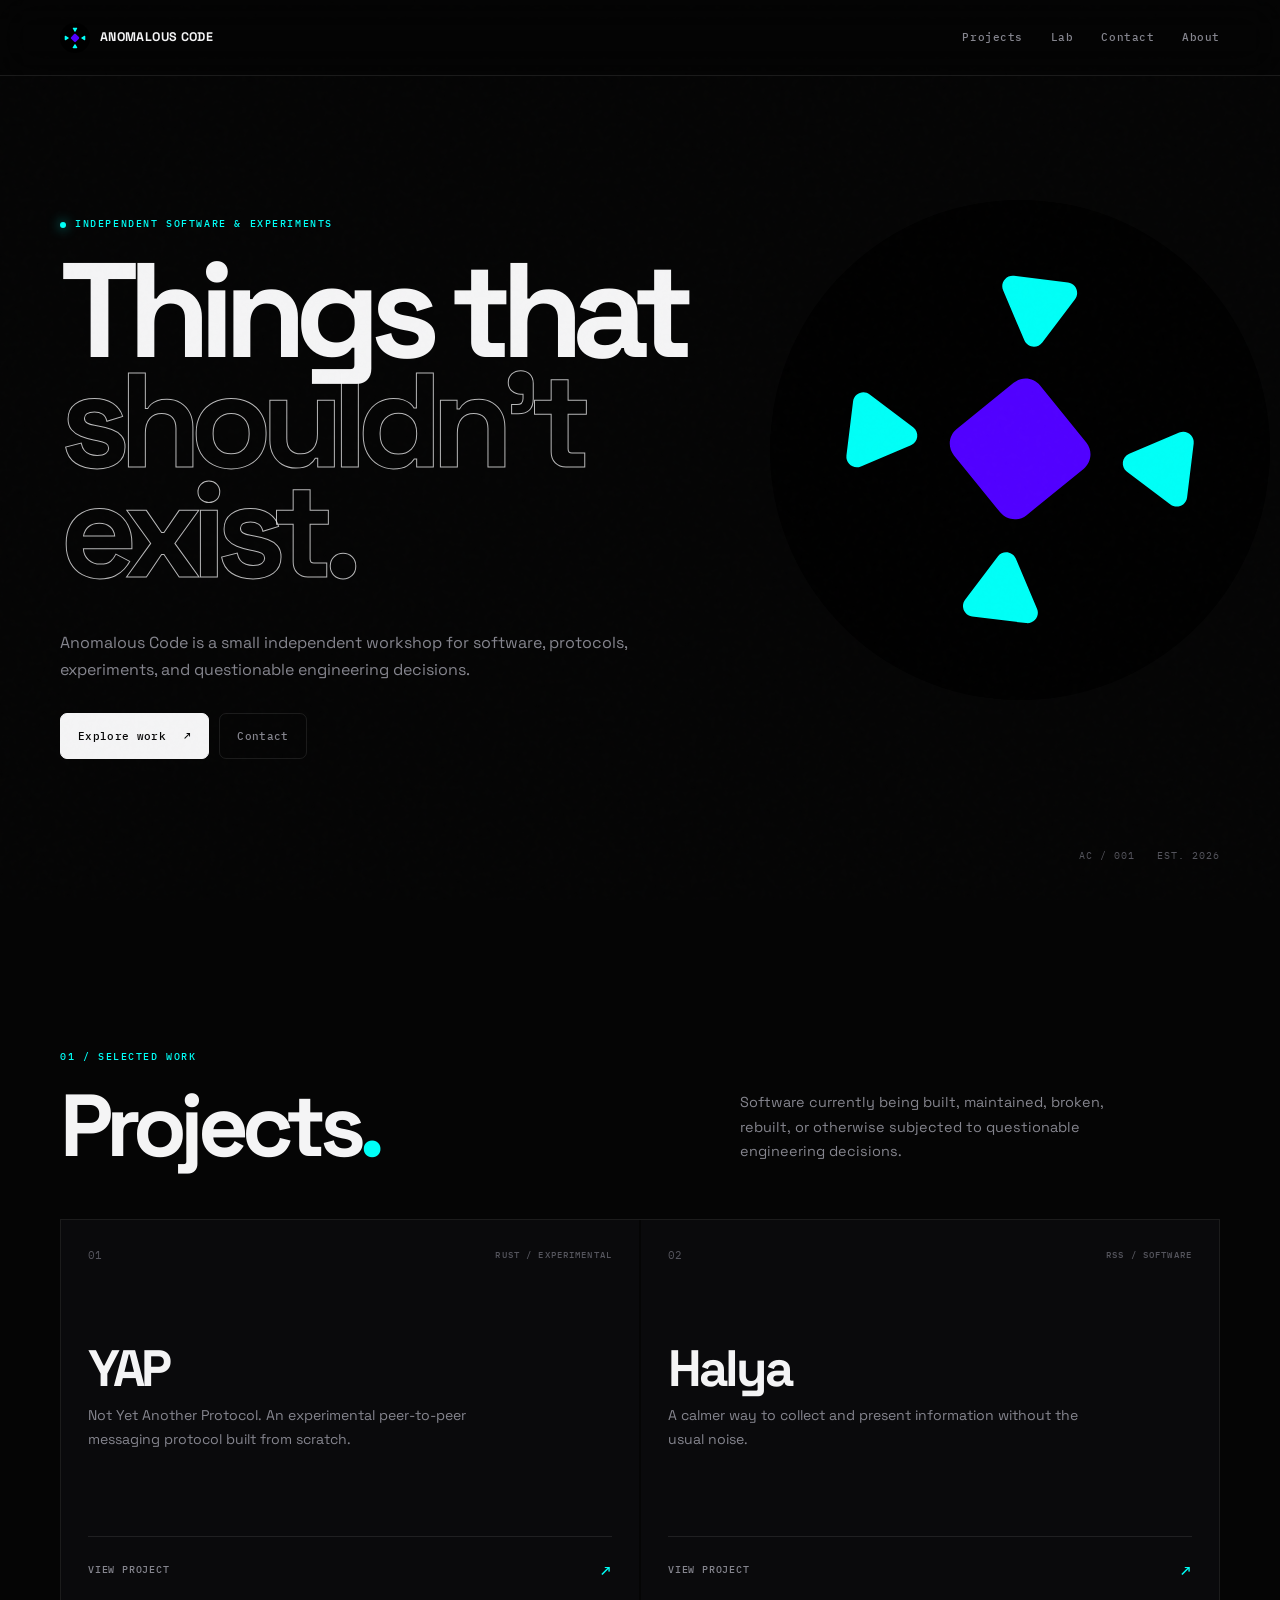
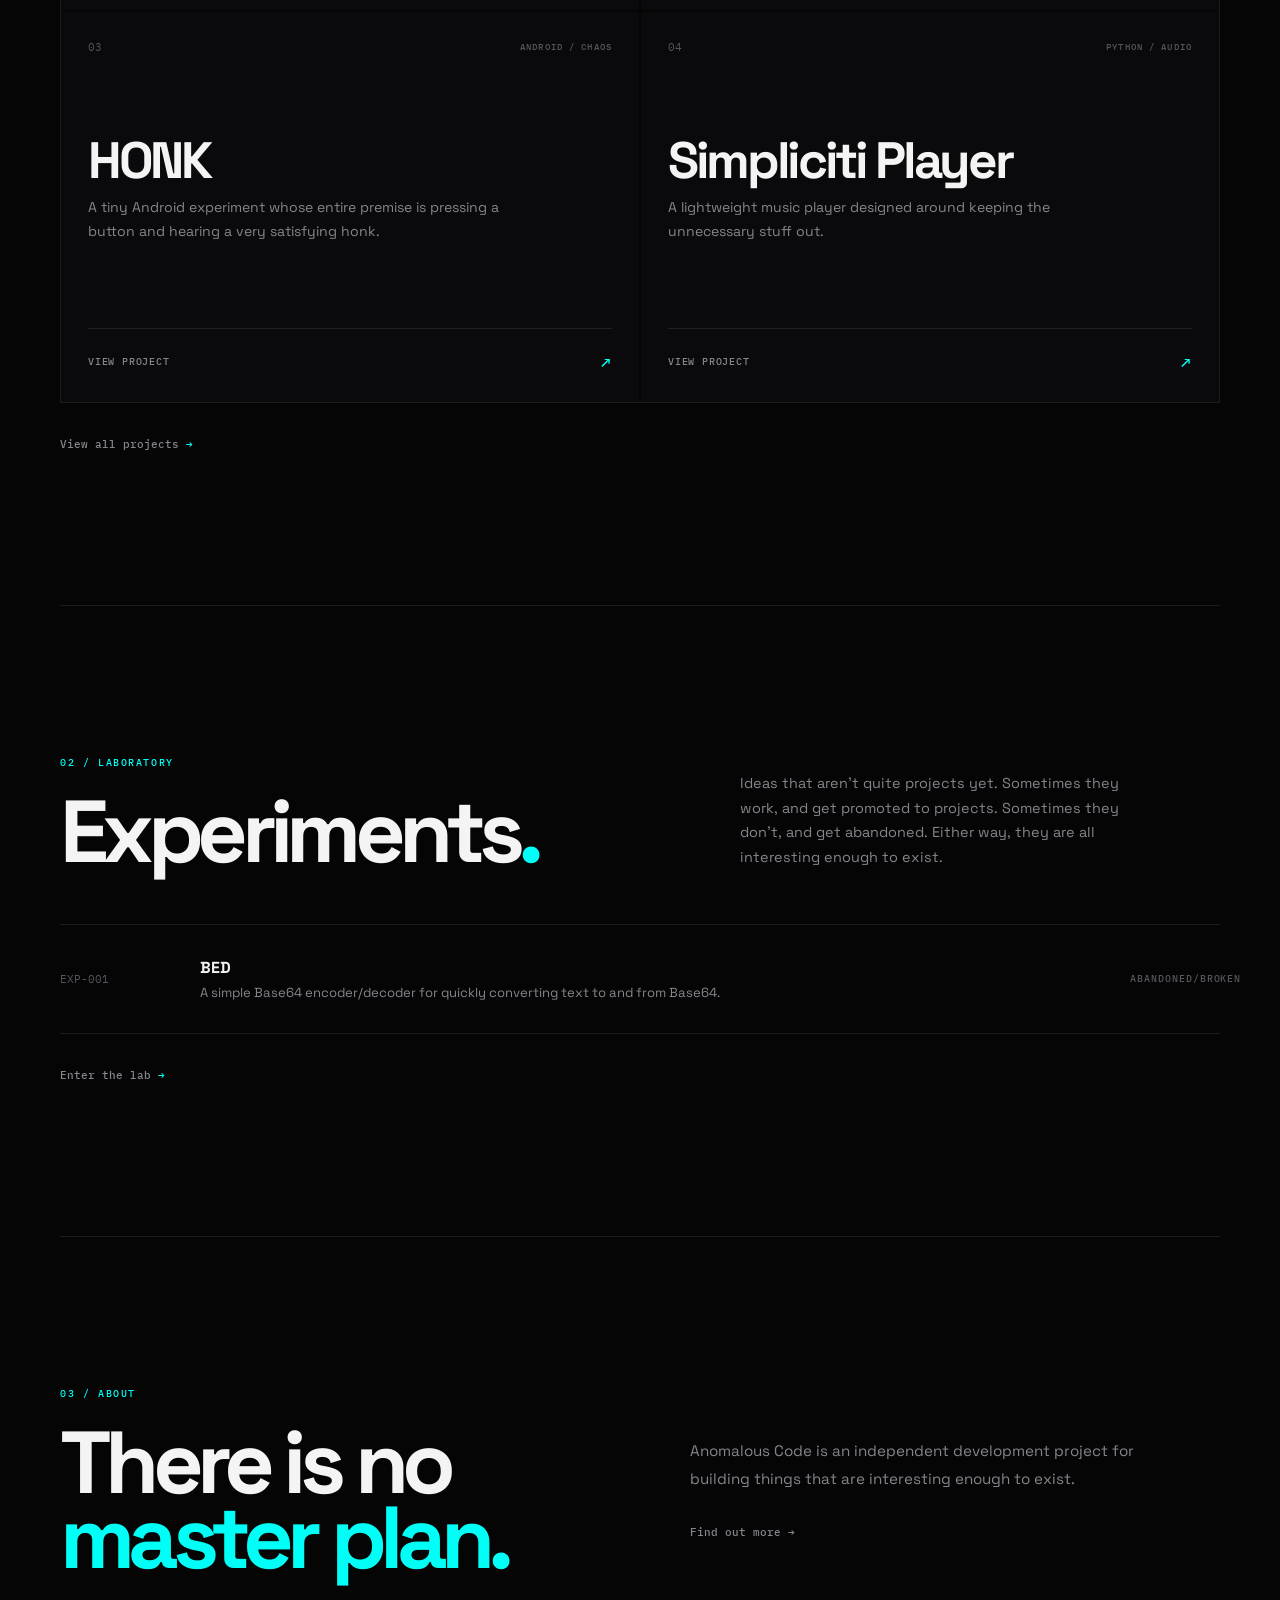
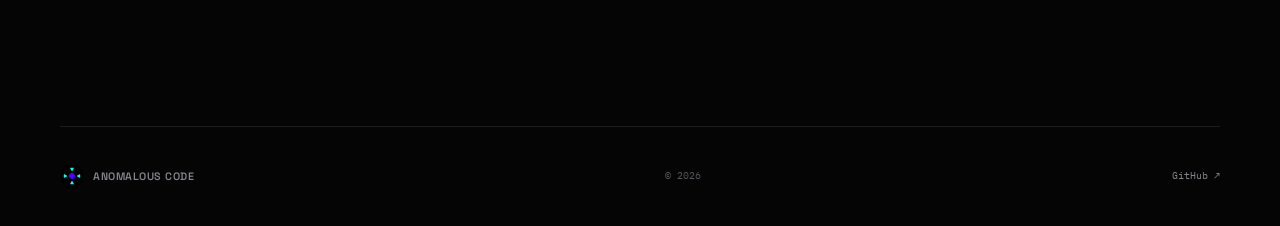
==== commit ffa0248b: "Add contacts." ====
--- a/index.html
+++ b/index.html
@@ -68,6 +68,10 @@
 
             <a href="lab.html">
                 Lab
+            </a>
+
+            <a href="contact.html">
+                Contact
             </a>
 
             <a href="about.html">
@@ -126,12 +130,10 @@
 
 
                     <a
-                        href="https://github.com/a-n-o-m-a-l-o-u-s-c-o-d-e"
+                        href="contact.html"
                         class="button secondary"
-                        target="_blank"
-                        rel="noopener noreferrer"
                     >
-                        GitHub
+                        Contact
                     </a>
 
                 </div>
--- a/style.css
+++ b/style.css
@@ -1472,6 +1472,119 @@
 
 
 /* =========================================================
+   CONTACT PAGE
+   ========================================================= */
+
+.contact-page {
+
+    width: min(
+        var(--max-width),
+        calc(100% - 56px)
+    );
+
+    margin: 0 auto 150px;
+}
+
+.contact-grid {
+
+    display: grid;
+    grid-template-columns: 1.4fr 1fr;
+    gap: 28px;
+
+    margin-bottom: 80px;
+}
+
+.contact-card {
+
+    padding: 32px 28px;
+
+    border: 1px solid var(--border);
+    background: linear-gradient(
+        180deg,
+        rgba(255, 255, 255, 0.02),
+        rgba(255, 255, 255, 0.005)
+    );
+}
+
+.contact-card-feature {
+
+    border-color: rgba(0, 255, 247, 0.25);
+    box-shadow: 0 0 0 1px rgba(0, 255, 247, 0.08);
+}
+
+.contact-card h2,
+.contact-card h3 {
+
+    margin-bottom: 18px;
+
+    letter-spacing: -0.06em;
+}
+
+.contact-card h2 {
+
+    font-size: clamp(2.1rem, 4vw, 3.5rem);
+    line-height: 0.95;
+}
+
+.contact-card h3 {
+
+    font-size: clamp(1.5rem, 2.5vw, 2.2rem);
+    line-height: 1;
+}
+
+.contact-card p {
+
+    color: var(--muted);
+    line-height: 1.8;
+}
+
+.contact-list {
+
+    display: grid;
+    gap: 20px;
+}
+
+.contact-item {
+
+    display: grid;
+    grid-template-columns: 140px minmax(0, 1fr) auto;
+    gap: 28px;
+    align-items: center;
+
+    padding: 26px 0;
+
+    border-top: 1px solid var(--border);
+}
+
+.contact-item:last-child {
+
+    border-bottom: 1px solid var(--border);
+}
+
+.contact-label {
+
+    color: var(--cyan);
+    font-family: var(--font-mono);
+    font-size: 0.66rem;
+    letter-spacing: 0.14em;
+    text-transform: uppercase;
+}
+
+.contact-item h3 {
+
+    margin-bottom: 10px;
+
+    font-size: 1.5rem;
+    letter-spacing: -0.05em;
+}
+
+.contact-item p {
+
+    color: var(--muted);
+    line-height: 1.8;
+}
+
+/* =========================================================
    ABOUT
    ========================================================= */
 
